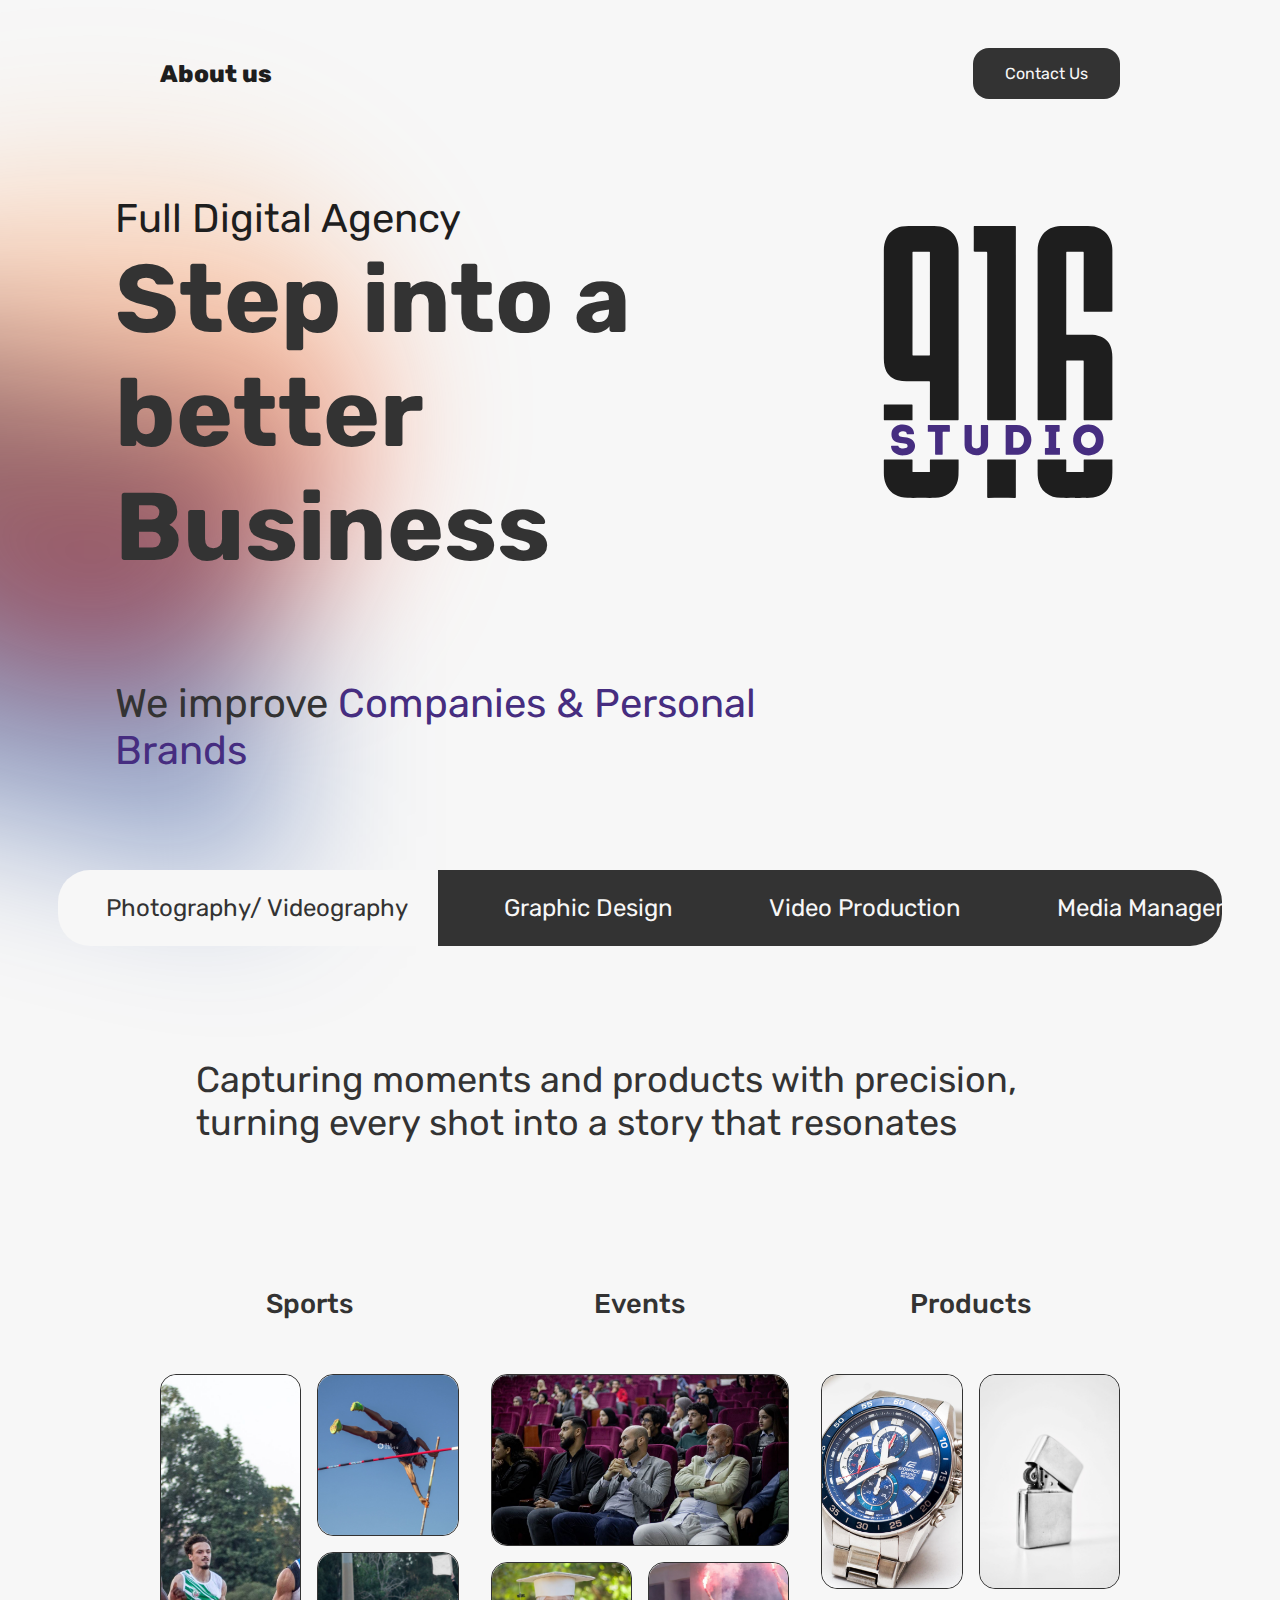
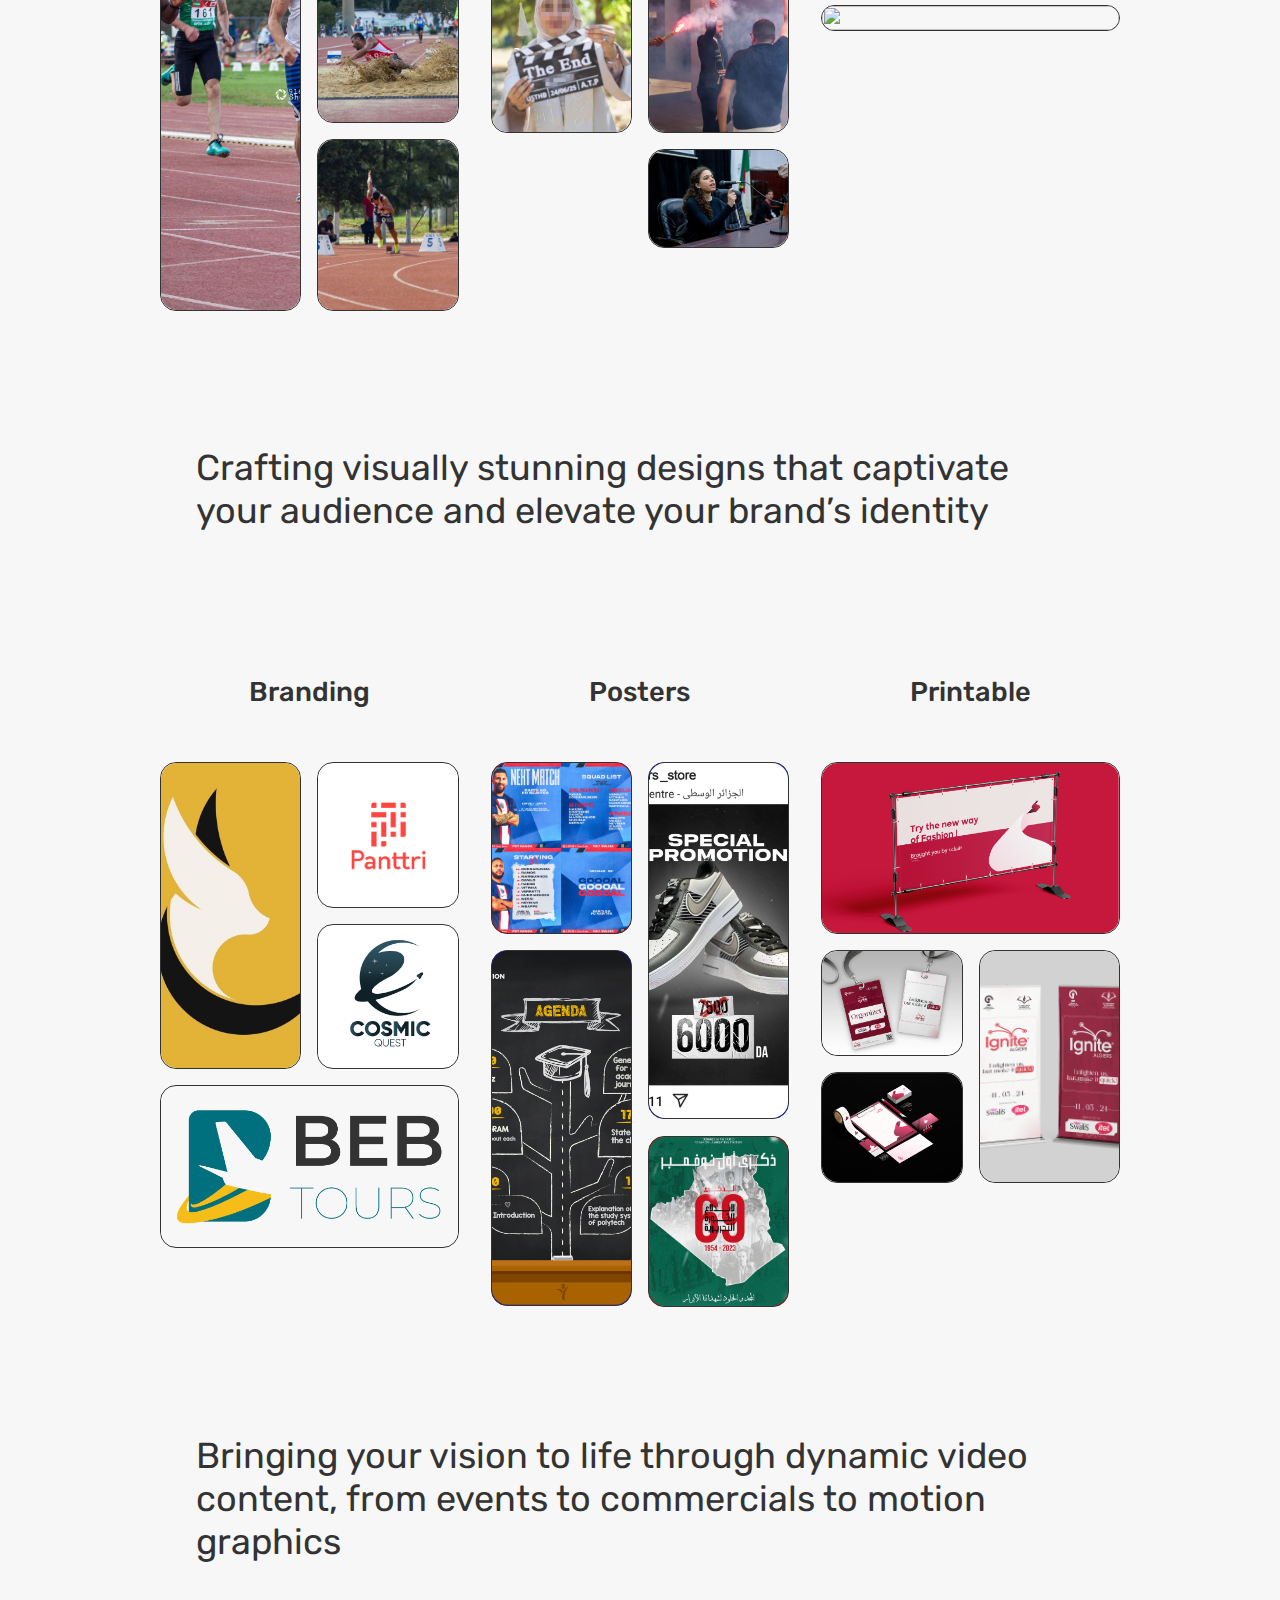
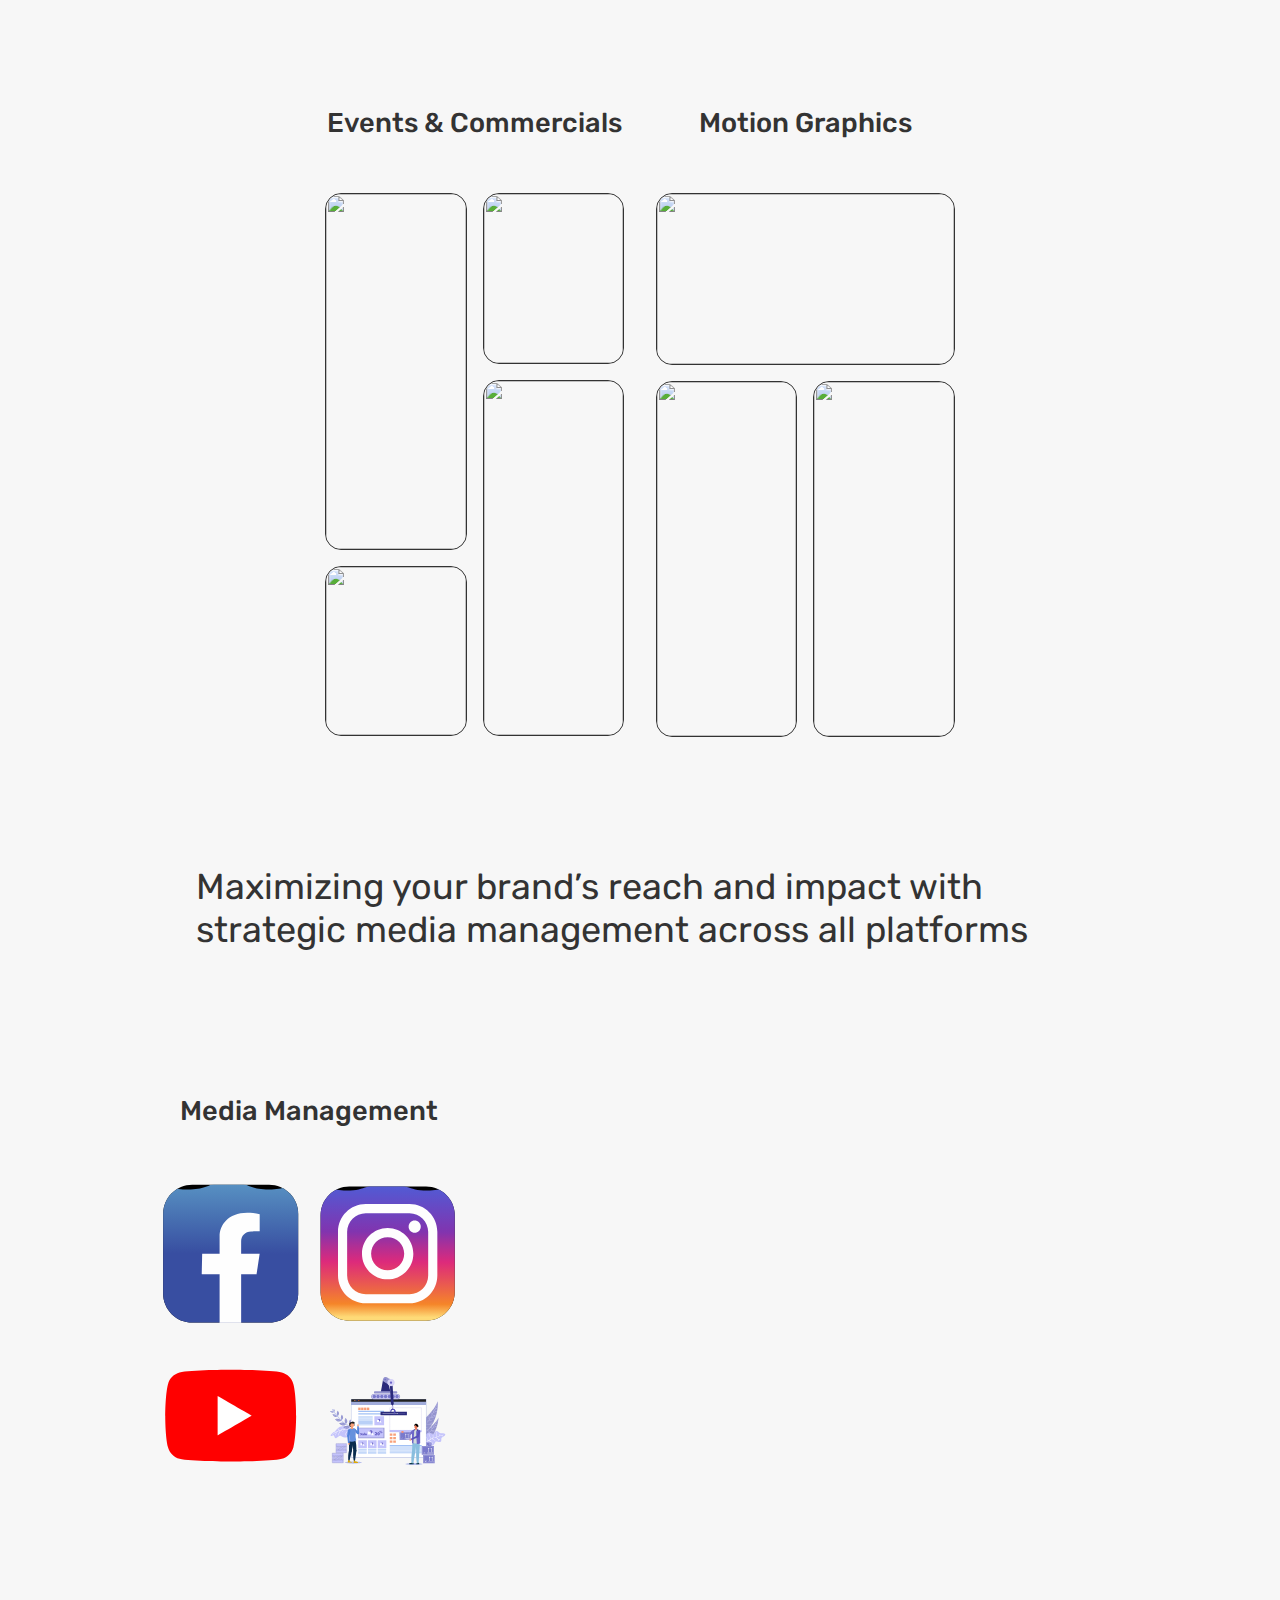
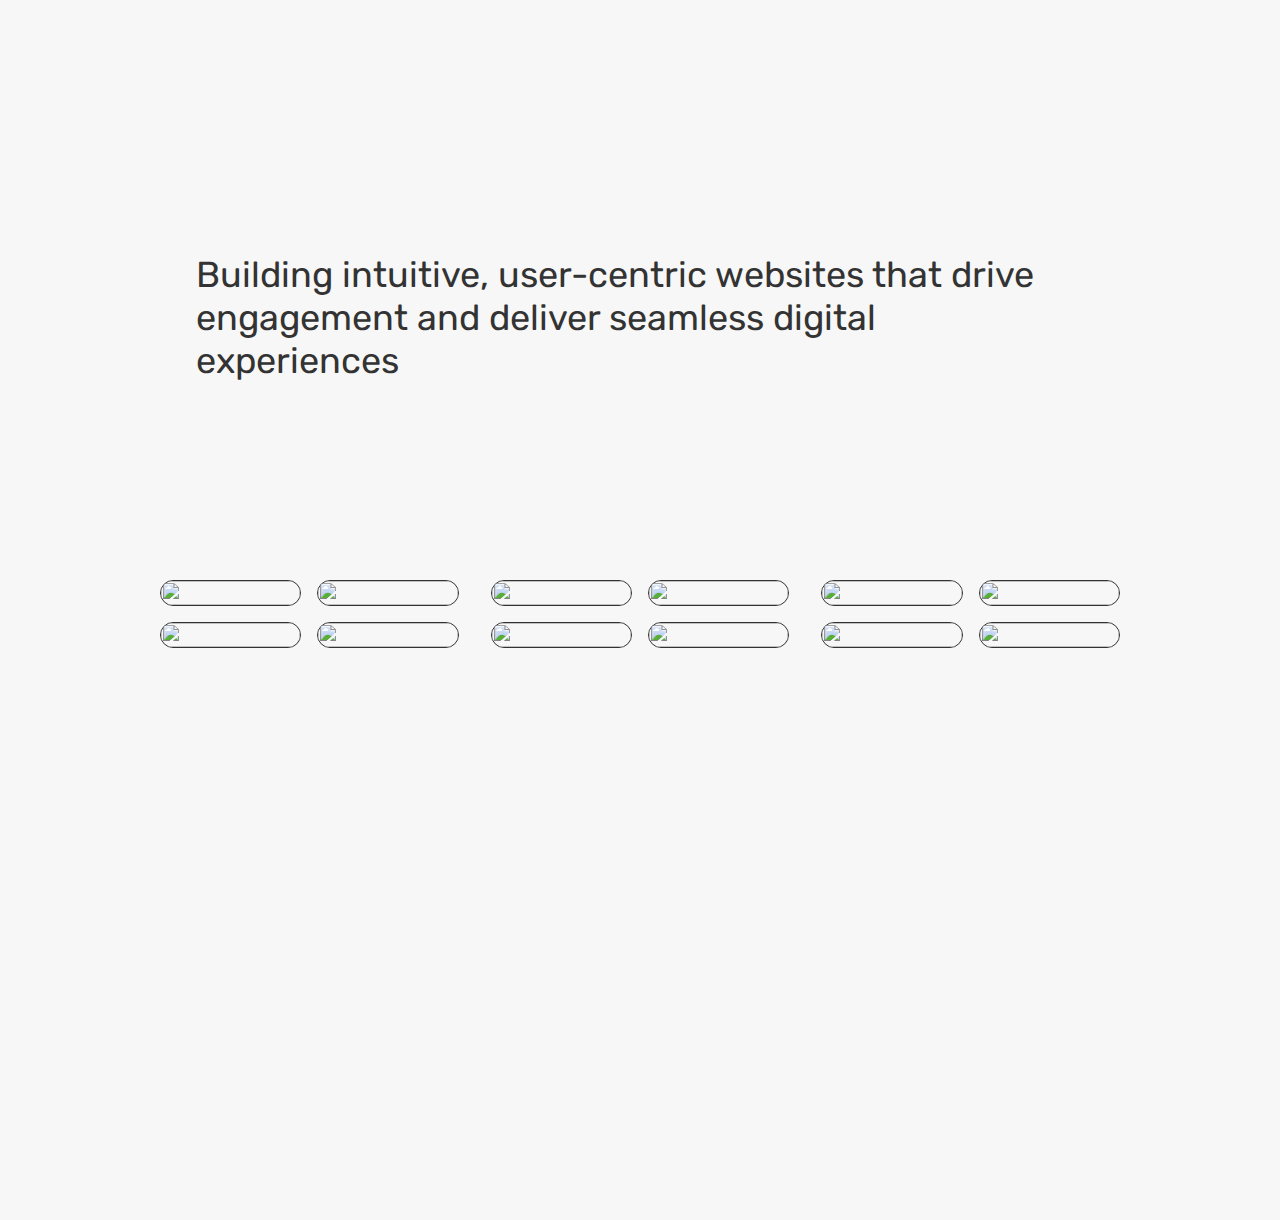
==== index.html @ 69ac1c76 "v1.0" ====
<!DOCTYPE html>
<html lang="en">
<head>
   <meta charset="UTF-8">
   <meta name="viewport" content="width=device-width, initial-scale=1.0">
   <title>916 Studio</title>

   <!-- css -->
      <!--main stylesheet-->
   <link rel="stylesheet" href="./style.css">
      <!-- rubik font -->
   <link rel="preconnect" href="https://fonts.googleapis.com">
<link rel="preconnect" href="https://fonts.gstatic.com" crossorigin>
<link href="https://fonts.googleapis.com/css2?family=Open+Sans:ital,wght@0,300..800;1,300..800&family=Poppins:ital,wght@0,100;0,200;0,300;0,400;0,500;0,600;0,700;0,800;0,900;1,100;1,200;1,300;1,400;1,500;1,600;1,700;1,800;1,900&family=Rubik:ital,wght@0,300..900;1,300..900&display=swap" rel="stylesheet"> 
      <!--tab icon-->
   <link rel="shortcut icon" href="./assets/916logo.svg" type="image/x-icon">
      <!-- fancybox -->
   <link rel="stylesheet" href="./fancybox.css">






   <!-- JS -->
      <!-- main js -->
   <script src="./app.js" defer></script>
      <!-- fancybox -->
   <script src="./fancybox.js" defer></script>
 
</head>
<body>
   <header class="header">
      <h2>About us</h2> 
      <a href="#contact" class="contactUs">Contact Us</a>
   </header>

   <section id="hero-d" class="hero">
      <div class="left">
         <p class="t1">Full Digital Agency</p>
         <h1>Step into a better <br>Business</h1>
         <p>We improve <span>Companies & Personal Brands</span></p>
      </div>
      <div class="right"><img src="./assets/916logo.svg" alt="916 Studio"></div>
      <img src="./assets/bg1.svg" alt="" class="bg1">
   </section>

   <section class="works">
   <div class="filters">
      <div class="activeFilter"></div>
      <div class="filter active">Photography/ Videography</div>
      <div class="filter">Graphic Design</div>
      <div class="filter">Video Production</div>
      <div class="filter">Media Management</div>
      <div class="filter">Websites & UI/UX</div>
   </div>

   <div class="category pv">
      <p class="intro">Capturing moments and products with precision, turning every shot into a story that resonates</p>
      <div class="container">
         <div class="subcat sports">
            <p class="title">Sports</p>
            <div class="gridContainer">
               <a href="./assets/1 - Photography/Sport/1.jpg" data-fancybox="Photography - Sports" data-caption="Sports Portrait">
                  <img src="./assets/1 - Photography/Sport/1.jpg" alt="">
               </a>
               <a href="./assets/1 - Photography/Sport/2.jpg" data-fancybox="Photography - Sports" data-caption="Sports Portrait">
                  <img src="./assets/1 - Photography/Sport/2.jpg" alt="">
               </a>
               <a href="./assets/1 - Photography/Sport/3.jpg" data-fancybox="Photography - Sports" data-caption="Sports Portrait">
                  <img src="./assets/1 - Photography/Sport/3.jpg" alt="">
               </a>
               <a href="./assets/1 - Photography/Sport/4.jpg" data-fancybox="Photography - Sports" data-caption="Sports Portrait">
                  <img src="./assets/1 - Photography/Sport/4.jpg" alt="">
               </a>
               
            </div>
         </div>
         <div class="subcat events">
            <p class="title">Events</p>
            <div class="gridContainer">
               <a href="./assets/1 - Photography/Event/1.jpg" data-fancybox="Photography - Events" data-caption="Events Portrait">
               <img src="./assets/1 - Photography/Event/1.jpg" alt="">
               </a>
               <a href="./assets/1 - Photography/Event/2.jpg" data-fancybox="Photography - Events" data-caption="Events Portrait">
                  <img src="./assets/1 - Photography/Event/2.jpg" alt="">
               </a>
               <a href="./assets/1 - Photography/Event/3.jpg" data-fancybox="Photography - Events" data-caption="Events Portrait">
                  <img src="./assets/1 - Photography/Event/3.jpg" alt="">
               </a>
               <a href="./assets/1 - Photography/Event/4.jpg" data-fancybox="Photography - Events" data-caption="Events Portrait">
                  <img src="./assets/1 - Photography/Event/4.jpg" alt="">
               </a>
               
            </div>
         </div>
         <div class="subcat products">
            <p class="title">Products</p>
            <div class="gridContainer">
               <a href="./assets/1 - Photography/Product/1.jpg" data-fancybox="Photography - Products" data-caption="Products Portrait">
                  <img src="./assets/1 - Photography/Product/1.jpg" alt="">
               </a>
               <a href="./assets/1 - Photography/Product/2.jpg" data-fancybox="Photography - Products" data-caption="Products Portrait">
                  <img src="./assets/1 - Photography/Product/2.jpg" alt="">
               </a>
               <a href="./assets/1 - Photography/Product/3.jpg" data-fancybox="Photography - Products" data-caption="Products Portrait">
                  <img src="./assets/1 - Photography/Product/3.jpg" alt="">
               </a>
               
               
            </div>
         </div>
      </div>
   </div>
   <div class="category gd">
      <p class="intro">Crafting visually stunning designs that captivate your audience and elevate your brand’s identity</p>
      <div class="container">
         <div class="subcat branding">
            <p class="title">Branding</p>
            <div class="gridContainer">
               <a href="./assets/2 - Design/Branding/1.jpg" data-fancybox="Graphic Design - Branding" data-caption="Branding">
                  <img src="./assets/2 - Design/Branding/1.jpg" alt="">
               </a>
               <a href="./assets/2 - Design/Branding/2.png" data-fancybox="Graphic Design - Branding" data-caption="Branding">
                  <img src="./assets/2 - Design/Branding/2.png" alt="">
               </a>
               <a href="./assets/2 - Design/Branding/3.png" data-fancybox="Graphic Design - Branding" data-caption="Branding">
                  <img src="./assets/2 - Design/Branding/3.png" alt="">
               </a>
               <a href="./assets/2 - Design/Branding/4.png" data-fancybox="Graphic Design - Branding" data-caption="Branding">
                  <img src="./assets/2 - Design/Branding/4.png" alt="">
               </a>
            </div>
         </div>

         <div class="subcat posters">
            <p class="title">Posters</p>
            <div class="gridContainer">
               <a href="./assets/2 - Design/Poster/1.jpg" data-fancybox="Graphic Design - Posters" data-caption="Posters">
                  <img src="./assets/2 - Design/Poster/1.jpg" alt="">
               </a>
               <a href="./assets/2 - Design/Poster/2.jpg" data-fancybox="Graphic Design - Posters" data-caption="Posters">
                  <img src="./assets/2 - Design/Poster/2.jpg" alt="">
               </a>
               <a href="./assets/2 - Design/Poster/3.png" data-fancybox="Graphic Design - Posters" data-caption="Posters">
                  <img src="./assets/2 - Design/Poster/3.png" alt="">
               </a>
               <a href="./assets/2 - Design/Poster/4.jpg" data-fancybox="Graphic Design - Posters" data-caption="Posters">
                  <img src="./assets/2 - Design/Poster/4.jpg" alt="">
               </a>
            </div>
         </div>

         <div class="subcat printables">
            <p class="title">Printable</p>
            <div class="gridContainer">
               <a href="./assets/2 - Design/Printables/1.png" data-fancybox="Graphic Design - Printable" data-caption="Printable">
                  <img src="./assets/2 - Design/Printables/1.png" alt="">
               </a>
               <a href="./assets/2 - Design/Printables/2.png" data-fancybox="Graphic Design - Printable" data-caption="Printable">
                  <img src="./assets/2 - Design/Printables/2.png" alt="">
               </a>
               <a href="./assets/2 - Design/Printables/3.png" data-fancybox="Graphic Design - Printable" data-caption="Printable">
                  <img src="./assets/2 - Design/Printables/3.png" alt="">
               </a>
               <a href="./assets/2 - Design/Printables/4.png" data-fancybox="Graphic Design - Printable" data-caption="Printable">
                  <img src="./assets/2 - Design/Printables/4.png" alt="">
               </a>
            </div>
         </div>
      </div>
   </div>
   <div class="category vp">
      <p class="intro">Bringing your vision to life through dynamic video content, from events to commercials to motion graphics</p>
      <div class="container">
         <div class="subcat events-comm">
            <p class="title">Events & Commercials</p>
            <div class="gridContainer">
               <a href="./assets/3 - Video Production/Events & Commercials/tiu highlights.mp4" data-fancybox="Video Production - Events & Commercials" data-caption="Tech It Up Highlights">
                  <img src="./assets/1 - Photography/Product/3.jpg" alt="">
               </a>
               <a href="./assets/3 - Video Production/Events & Commercials/ignite high last.mp4" data-fancybox="Video Production - Events & Commercials" data-caption="Ignite Highlights">
                  <img src="./assets/1 - Photography/Product/3.jpg" alt="">
               </a>
               <a href="./assets/3 - Video Production/Events & Commercials/RECAP.mp4" data-fancybox="Video Production - Events & Commercials" data-caption="Recap Video">
                  <img src="./assets/1 - Photography/Product/3.jpg" alt="">
               </a>
               <a href="./assets/3 - Video Production/Events & Commercials/spb highlights.mp4" data-fancybox="Video Production - Events & Commercials" data-caption="Spelling Bee Highlights">
                  <img src="./assets/1 - Photography/Product/3.jpg" alt="">
               </a>
            </div>
         </div>

         <div class="subcat motionGraphics">
            <p class="title">Motion Graphics</p>
            <div class="gridContainer">
               <a href="#aquaMotion" data-fancybox="Video Production - Motion Graphics" data-caption="Aqua Motion Graphics">
                  <img src="./assets/1 - Photography/Product/3.jpg" alt="">
                  <div id="aquaMotion" class="lottieContainer"></div>
               </a>
               <a href="#majorMotion" data-fancybox="Video Production - Motion Graphics" data-caption="MAJOR Motion Graphics">
                  <img src="./assets/1 - Photography/Product/3.jpg" alt="">
                  <div id="majorMotion" class="lottieContainer"></div>
               </a>
               <a href="#panttriMotion" data-fancybox="Video Production - Motion Graphics" data-caption="Panttri Motion Graphics">
                  <img src="./assets/1 - Photography/Product/3.jpg" alt="">
                  <div id="panttriMotion" class="lottieContainer"></div>
               </a>
               
            </div>
         </div>
         
         
      </div>
   </div>
   <div class="category med">
      <p class="intro">Maximizing your brand’s reach and impact with strategic media management across all platforms</p>
      <div class="container">
         <div class="subcat">
            <p class="title">Media Management</p>
            <div class="gridContainer">
               <div class="facebookAnim"></div>
               <div class="instagramAnim"></div>
               <div class="youtubeAnim"></div>
               <div class="websiteAnim"></div>
               
            </div>
         </div>

      </div>
   </div>
   <div class="category uiux">
      <p class="intro">Building intuitive, user-centric websites that drive engagement and deliver seamless digital experiences</p>
      <div class="container">
         <div class="subcat">
            <p class="title"></p>
            <div class="gridContainer">
               <a href="./assets/1 - Photography/Product/3.jpg" data-fancybox="Photography - Products" data-caption="Products Portrait">
                  <img src="./assets/1 - Photography/Product/3.jpg" alt="">
               </a>
               <a href="./assets/1 - Photography/Product/3.jpg" data-fancybox="Photography - Products" data-caption="Products Portrait">
                  <img src="./assets/1 - Photography/Product/3.jpg" alt="">
               </a>
               <a href="./assets/1 - Photography/Product/3.jpg" data-fancybox="Photography - Products" data-caption="Products Portrait">
                  <img src="./assets/1 - Photography/Product/3.jpg" alt="">
               </a>
               <a href="./assets/1 - Photography/Product/3.jpg" data-fancybox="Photography - Products" data-caption="Products Portrait">
                  <img src="./assets/1 - Photography/Product/3.jpg" alt="">
               </a>
            </div>
         </div>

         <div class="subcat">
            <p class="title"></p>
            <div class="gridContainer">
               <a href="./assets/1 - Photography/Product/3.jpg" data-fancybox="Photography - Products" data-caption="Products Portrait">
                  <img src="./assets/1 - Photography/Product/3.jpg" alt="">
               </a>
               <a href="./assets/1 - Photography/Product/3.jpg" data-fancybox="Photography - Products" data-caption="Products Portrait">
                  <img src="./assets/1 - Photography/Product/3.jpg" alt="">
               </a>
               <a href="./assets/1 - Photography/Product/3.jpg" data-fancybox="Photography - Products" data-caption="Products Portrait">
                  <img src="./assets/1 - Photography/Product/3.jpg" alt="">
               </a>
               <a href="./assets/1 - Photography/Product/3.jpg" data-fancybox="Photography - Products" data-caption="Products Portrait">
                  <img src="./assets/1 - Photography/Product/3.jpg" alt="">
               </a>
            </div>
         </div>

         <div class="subcat">
            <p class="title"></p>
            <div class="gridContainer">
               <a href="./assets/1 - Photography/Product/3.jpg" data-fancybox="Photography - Products" data-caption="Products Portrait">
                  <img src="./assets/1 - Photography/Product/3.jpg" alt="">
               </a>
               <a href="./assets/1 - Photography/Product/3.jpg" data-fancybox="Photography - Products" data-caption="Products Portrait">
                  <img src="./assets/1 - Photography/Product/3.jpg" alt="">
               </a>
               <a href="./assets/1 - Photography/Product/3.jpg" data-fancybox="Photography - Products" data-caption="Products Portrait">
                  <img src="./assets/1 - Photography/Product/3.jpg" alt="">
               </a>
               <a href="./assets/1 - Photography/Product/3.jpg" data-fancybox="Photography - Products" data-caption="Products Portrait">
                  <img src="./assets/1 - Photography/Product/3.jpg" alt="">
               </a>
            </div>
         </div>
      </div>
   </div>
   </section>
   <!-- <a href="./assets/Website/1 - Photography/Event/1.jpg" data-fancybox="gallery" data-caption="Caption #1">
      <img src="./assets/Website/1 - Photography/Event/1.jpg" alt="">
   </a> -->


   <script src="https://cdn.jsdelivr.net/npm/@fancyapps/ui@5.0/dist/fancybox/fancybox.umd.js"></script>
   <script >
      Fancybox.bind('[data-fancybox]', {
   // Your custom options
   });   
   </script>


   <script src="./assets/3 - Video Production/Motion Graphics/Aqua/lottie.js"></script>
   <!-- <script src="./assets/4 - Media Management/facebook.json"></script> -->
   <script>
      lottie.loadAnimation({
      container: document.querySelector('#aquaMotion'),
      renderer: 'svg',
      loop: true,
      autoplay: true,
      path: './assets/3 - Video Production/Motion Graphics/Aqua/aqua.json'
    });
    lottie.loadAnimation({
      container: document.querySelector('#majorMotion'),
      renderer: 'svg',
      loop: true,
      autoplay: true,
      path: './assets/3 - Video Production/Motion Graphics/MAJOR/major.json'
    });
    lottie.loadAnimation({
      container: document.querySelector('#panttriMotion'),
      renderer: 'svg',
      loop: true,
      autoplay: true,
      path: './assets/3 - Video Production/Motion Graphics/Panttri/Panttri.json'
    });

   
   const facebookAnim = lottie.loadAnimation({
      container: document.querySelector('.facebookAnim'),
      renderer: 'svg',
      loop: true,
      autoplay: false,
      path: './assets/4 - Media Management/facebook-2.json'
      // direction:-1
    });
    facebookAnim.Direction = -1
    facebookAnim.play();
    lottie.loadAnimation({
      container: document.querySelector('.instagramAnim'),
      renderer: 'svg',
      loop: true,
      autoplay: true,
      path: './assets/4 - Media Management/instagram.json'
    });
    lottie.loadAnimation({
      container: document.querySelector('.youtubeAnim'),
      renderer: 'svg',
      loop: true,
      autoplay: true,
      path: './assets/4 - Media Management/youtube.json'
    });
    lottie.loadAnimation({
      container: document.querySelector('.websiteAnim'),
      renderer: 'svg',
      loop: true,
      autoplay: true,
      path: './assets/4 - Media Management/website.json'
    });
   </script>
</body>
</html>
---- style.css ----
:root{

   --wbg: #F7F7F7;
   --d1: #1E1E1E;
   --d2: #333333;
   --placeholder: #F7F7F733;
   --purple: #462D80;
   --footer-n : #1E1E1E66;
   --font: 'Rubik', sans-serif;

   --inline-m1: clamp(3em,15vw,10em);
   --inline-m2: clamp(3em,9vw,10em);
   --inline-m3: clamp(1.5em,4.5vw,5em);
}
*{
   margin: 0;
   padding: 0;
   box-sizing: border-box;
   font-family: var(--font);
}
html{
   scroll-behavior: smooth;
}
body{
   background: var(--wbg);
   
}

button, a{
   all: unset;
   cursor: pointer;
}

header{
   display: flex;
   justify-content: space-between;
   align-items: center;
   padding: 3em  var(--inline-m1);
}

header h2{
   font-weight: 800;
   color: var(--d1) ;
}

header a{
   background: var(--d2);
   color: var(--wbg);
   border-radius: 1em;
   padding: 1em 2em;

}

span{
   color: var(--purple);

}

h1,p,h2,h3{
   color: var(--d2);
}



section.hero{
   padding: 3em  var(--inline-m2);
   position: relative;
}
#hero-d{
   display: flex;
   justify-content: space-between;
}

section.hero p.t1{
   color: var(--d1);
}
section.hero h1{
   font-size: 6em;
   margin-bottom: 1em;
}
section.hero p{
   font-size: 2.5em;
}

section.hero .bg1{
   position: absolute;
   left: -10%;
   top: 40vh;
   transform: translateY(-50%) scale(1.5);
   z-index: -1;
   filter: blur(50px);

}


section.works .filters::-webkit-scrollbar{
   height: 7px;
   padding: 2px;
   width: 90%;
}

section.works .filters::-webkit-scrollbar-track-piece{
   background: var(--d2);

}

section.works .filters::-webkit-scrollbar-button{
   width: 1em;
   display: block;
   background: transparent;
}
section.works .filters::-webkit-scrollbar-thumb{
   background: var(--d1);
   border-radius: 100vmax;
   
}

section.works .filters{
   background: var(--d2);
   display: flex;
   margin: 3em  var(--inline-m3);
   overflow-x: auto;
   border-radius: 2em;
   position: relative;
   align-items: stretch;
}
section.works .filters .filter{
   color: var(--wbg);
   padding: 1em 2em;
   font-size: 1.5em;
   text-align: center;
   cursor: pointer;
   transition: 0.1s;
   z-index: 1;
   flex-shrink: 0;
   /* flex: 1; */
   height: 100%;
   
   flex-grow: 1;
}


section.works .filters .filter.active{
   color: var(--d2);
   transition: 0;
}
section.works .filters .filter.active:hover{
   background: transparent;
}

section.works .filters .filter:hover{
   background: var(--d1);

}

section.works .filters .activeFilter{
   background: var(--wbg);
   position: absolute;
   height: 100%;
   /* border-radius: 2em; */
   top: 0;
   left: 0;
   width: 100px;
   z-index: 0;
   transition: 0.4s ease-in-out;
}
section.works .category{
   padding: 4em var(--inline-m1);

}
section.works .category p.intro{
   font-size: 2.25em;
   margin: 0 1em 4em;
}
section.works .category .container{
   display: grid;
   gap: 2em;
   grid-template-columns: repeat(3,1fr);
   height: 70vh;
   box-sizing: content-box;
}


.subcat{
   display: flex;
   flex-direction: column;
   align-items: center;
}
.subcat p.title{
   font-size: 1.7em;
   font-weight: 500;
   margin-bottom: 2em;
}
.gridContainer img{
   width: 100%;
   height: 100%;
   object-fit: cover;
   border-radius: 1em;
}  

.subcat .gridContainer{
   display: grid;
   grid-template-columns: repeat(2,1fr);
   grid-template-rows: repeat(3,1fr);
   gap: var(--gcontainerg);
   width: 100%;
   height: var(--gcontainerh);
   max-height: 0;
}

.subcat .gridContainer a{
   border: solid 1px var(--d2);
   border-radius: 1em;
   /* overflow: hidden; */
}
.gridContainer a img{
   width: 100%;
   height: 100%;
}
:root{
   --gcontainerh: 60vh;
   --gcontainerg: 1em;
   --1h:  calc((var(--gcontainerh) - 2* var(--gcontainerg))/3);
   --2h:  calc(2*(var(--gcontainerh) - 2* var(--gcontainerg)) / 3 + var(--gcontainerg));
   --halfh: calc((var(--gcontainerh) - 1* var(--gcontainerg))/2);
  
}

/* sports start */
.subcat.sports .gridContainer a:first-child{
   grid-row-start: 1;
   grid-row-end: 4;
   


}

.subcat.sports .gridContainer a:not(:first-child){

   max-height: var(--1h);
}

/* sports end */
/* events start */

.subcat.events .gridContainer a:first-child{
   grid-column-start: 1;
   grid-column-end: 3;
   max-height: var(--1h);
}

.subcat.events .gridContainer a:nth-child(2){
   grid-row-start: 2;
   grid-row-end: 4;
   max-height: var(--2h);
}

.subcat.events .gridContainer a:nth-child(3),.subcat.events .gridContainer a:nth-child(4){
   max-height: var(--1h);
}
/* events end */


/* products start */
.subcat.products .gridContainer{
   grid-template-rows: repeat(2,1fr);
}
.subcat.products .gridContainer a:nth-child(3){
   grid-column-start: 1;
   grid-column-end: 3;
   max-height: var(--halfh);

}

.subcat.products .gridContainer a:nth-child(1),.subcat.products .gridContainer a:nth-child(2){
   max-height: var(--halfh);
}

/* products end */

/* Branding start */
.subcat.branding .gridContainer a:first-child{
   grid-row-start: 1;
   grid-row-end: 3;
   max-height: var(--2h);
}

.subcat.branding .gridContainer a:nth-child(4){
   grid-column-start: 1;
   grid-column-end: 3;
   background: #F7F7F7;
   max-height: var(--1h);
}

.subcat.branding .gridContainer a:nth-child(2),.subcat.branding .gridContainer a:nth-child(3){
   max-height: var(--1h);
   background: white;

}

.subcat.branding .gridContainer a:nth-child(2) img,
.subcat.branding .gridContainer a:nth-child(3) img ,
.subcat.branding .gridContainer a:nth-child(4) img{
   object-fit: contain;
}


/* branding end */
/* posters start */
.subcat.posters .gridContainer a:nth-child(1),
.subcat.posters .gridContainer a:nth-child(4){
   height: var(--1h);
   background: red;

}

.subcat.posters .gridContainer a:nth-child(2){

   height: var(--2h);
   background: blue;
   grid-row: span 2;


}



.subcat.posters .gridContainer a:nth-child(3){

   height: var(--2h);
   background: blue;
   grid-row: span 2;
}  


/* posters end */

/* printable start */
.subcat.printables .gridContainer a:nth-child(1){
   grid-column: span 2;
   height: var(--1h);

}
.subcat.printables .gridContainer a:nth-child(3){
   grid-row: span 2;
}
.subcat.printables .gridContainer a:nth-child(2),
.subcat.printables .gridContainer a:nth-child(4){
   max-height: var(--1h);
}
/* printable end */

/* motion graphics start */
.subcat.motionGraphics .gridContainer a:nth-child(1){
   grid-column: span 2;
   height: var(--1h);
}

.subcat.motionGraphics .gridContainer a:nth-child(2),
.subcat.motionGraphics .gridContainer a:nth-child(3){
   grid-row: span 2;
   height: var(--2h);
}

/* motion graphics end */

/* events start */

.subcat.events-comm .gridContainer a:nth-child(1),
.subcat.events-comm .gridContainer a:nth-child(3){
   grid-row: span 2;
   height: var(--2h);

}

.subcat.events .gridContainer a:nth-child(2),
.subcat.events .gridContainer a:nth-child(3){
   height: var(--1h);

}


/* events end */

section.works .category.vp .container{
   grid-template-columns: repeat(6,1fr);
}
section.works .category.vp .container .subcat:first-child{
   grid-column: 2 / span 2;
}


section.works .category.vp .container .subcat{
   grid-column: span 2;
}


.lottieContainer{
   display: none;
}

.lottieContainer *{
   max-height: 70vh;
}
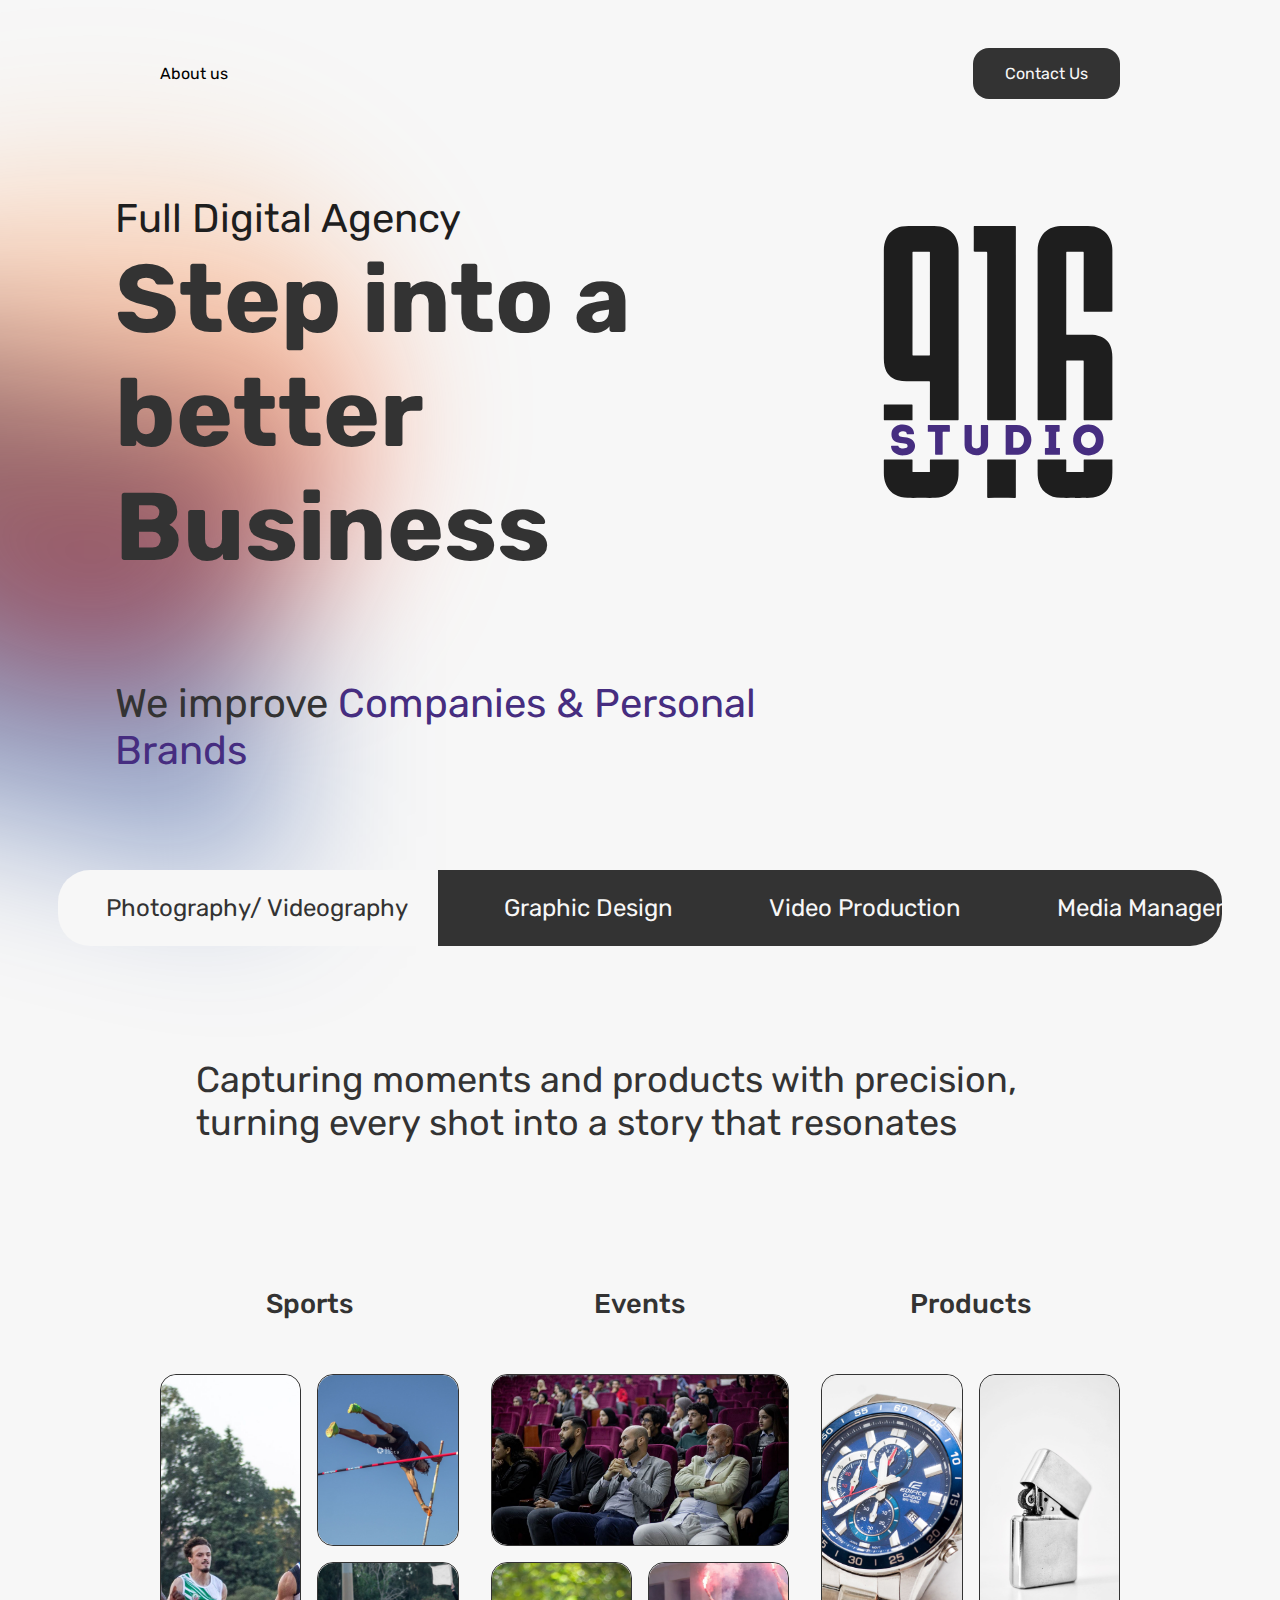
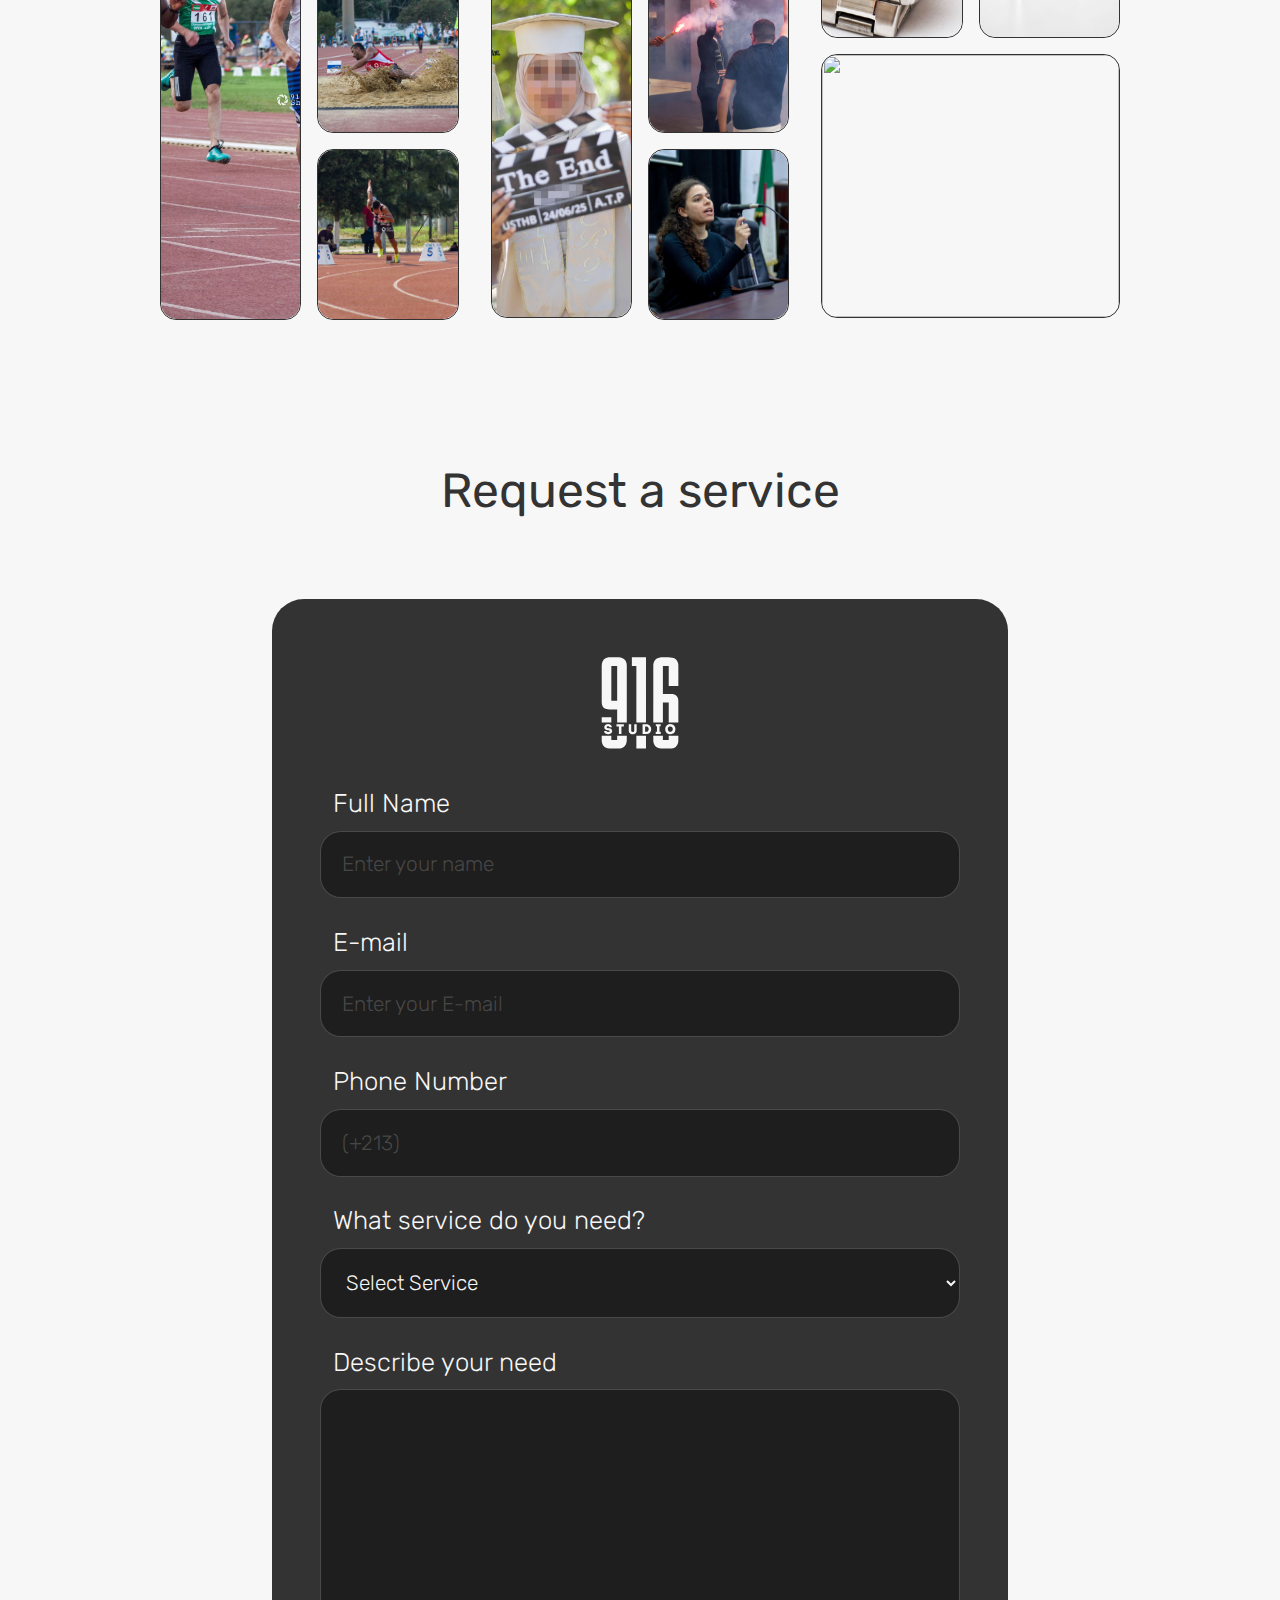
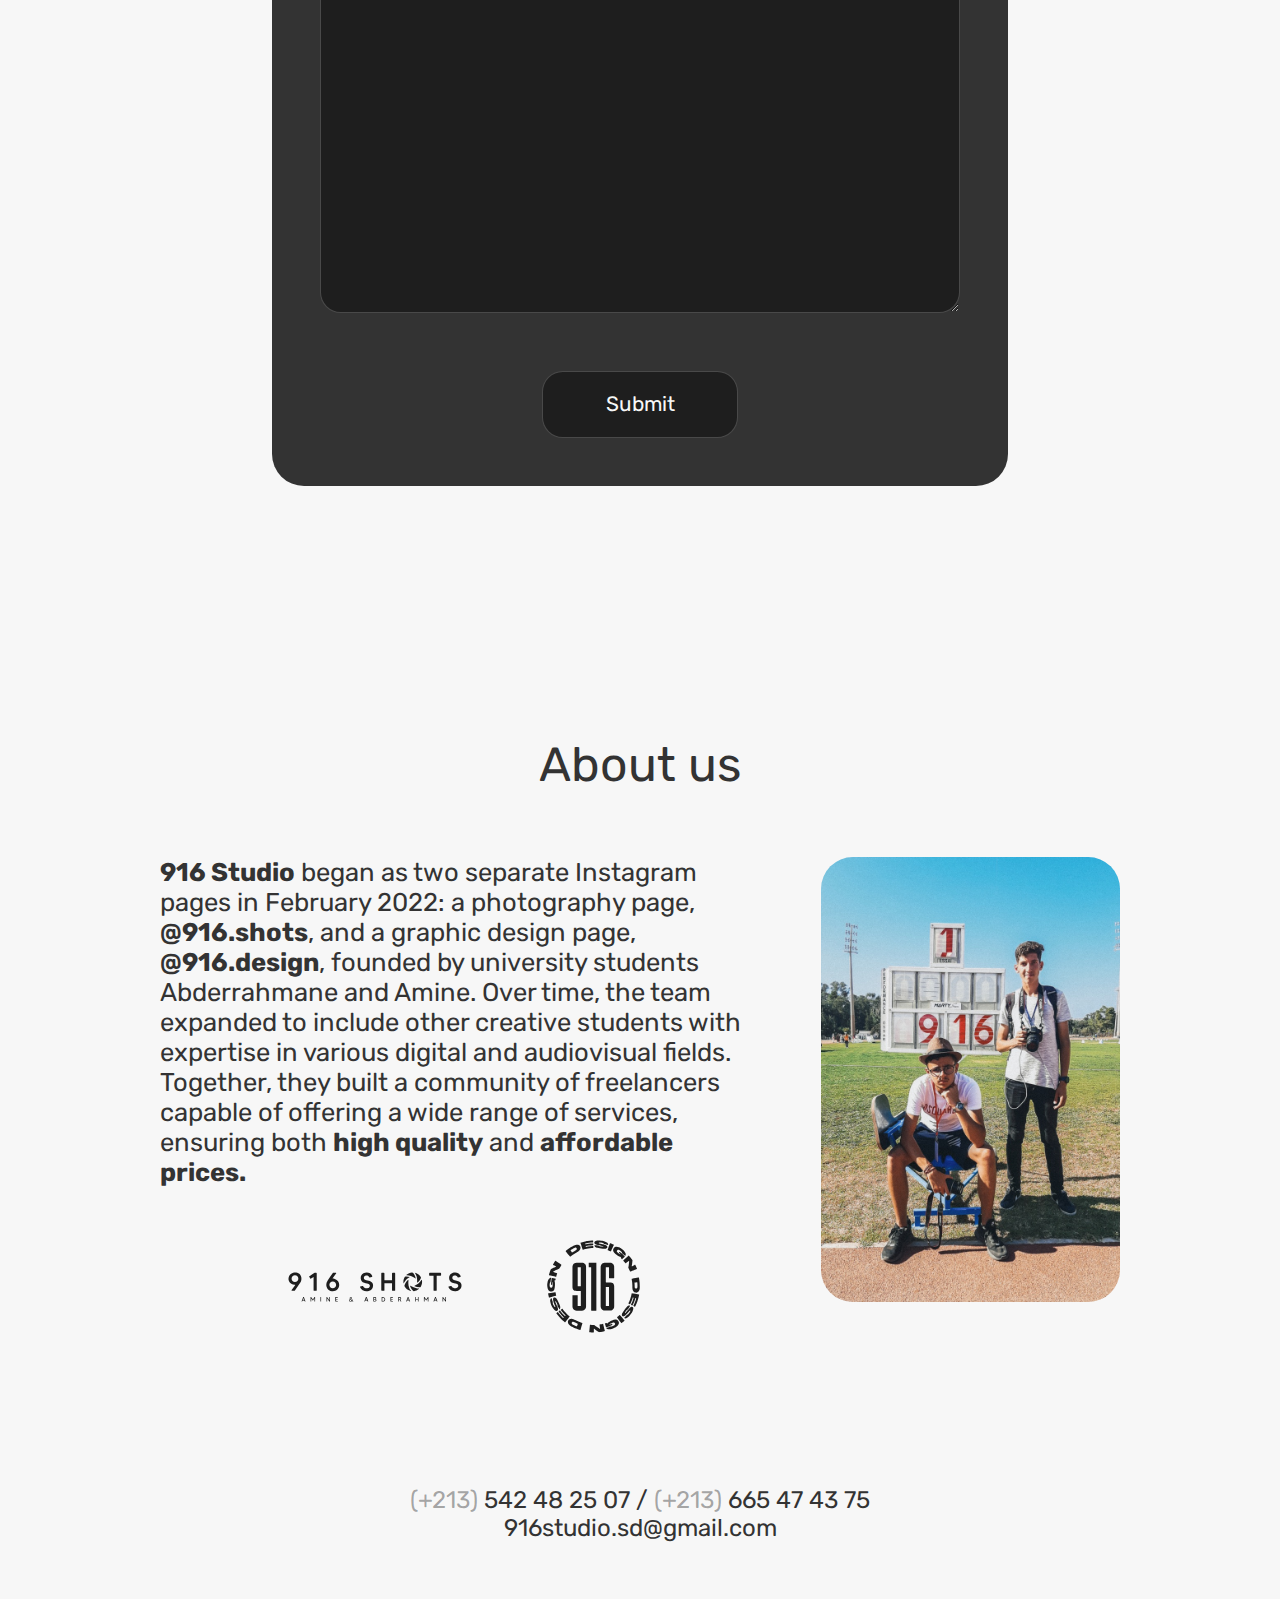
==== commit 0e8fc62a: "v0.2" ====
--- a/index.html
+++ b/index.html
@@ -31,8 +31,8 @@
 </head>
 <body>
    <header class="header">
-      <h2>About us</h2> 
-      <a href="#contact" class="contactUs">Contact Us</a>
+      <a href="#about">About us</a> 
+      <a href="#form" class="contactUs">Contact Us</a>
    </header>
 
    <section id="hero-d" class="hero">
@@ -45,17 +45,31 @@
       <img src="./assets/bg1.svg" alt="" class="bg1">
    </section>
 
+   <section id="hero-m" class="hero">
+         <p class="t1">Full Digital Agency</p>
+         <h1>Step into a better</h1>
+
+         <div class="flex">
+            <div class="left"><h1>Business</h1>
+               <p>We improve <span>Companies & Personal Brands</span></p></div>
+            <div class="right"><img src="./assets/916logo.svg" alt="916 Studio"></div>
+
+      </div>
+      <img src="./assets/bg1.svg" alt="" class="bg1">
+   </section>
+
    <section class="works">
    <div class="filters">
       <div class="activeFilter"></div>
-      <div class="filter active">Photography/ Videography</div>
-      <div class="filter">Graphic Design</div>
-      <div class="filter">Video Production</div>
-      <div class="filter">Media Management</div>
-      <div class="filter">Websites & UI/UX</div>
-   </div>
-
-   <div class="category pv">
+      <div class="filter active pv" data-filter="pv">Photography/ Videography</div>
+      <div class="filter gd" data-filter="gd">Graphic Design</div>
+      <div class="filter vp" data-filter="vp">Video Production</div>
+      <div class="filter med" data-filter="med">Media Management</div>
+      <div class="filter uiux" data-filter="uiux">Websites & UI/UX</div>
+   </div>
+   <div class="categoriesWrapper">
+      
+   <div class="category pv active">
       <p class="intro">Capturing moments and products with precision, turning every shot into a story that resonates</p>
       <div class="container">
          <div class="subcat sports">
@@ -232,62 +246,100 @@
    <div class="category uiux">
       <p class="intro">Building intuitive, user-centric websites that drive engagement and deliver seamless digital experiences</p>
       <div class="container">
-         <div class="subcat">
-            <p class="title"></p>
-            <div class="gridContainer">
-               <a href="./assets/1 - Photography/Product/3.jpg" data-fancybox="Photography - Products" data-caption="Products Portrait">
-                  <img src="./assets/1 - Photography/Product/3.jpg" alt="">
-               </a>
-               <a href="./assets/1 - Photography/Product/3.jpg" data-fancybox="Photography - Products" data-caption="Products Portrait">
-                  <img src="./assets/1 - Photography/Product/3.jpg" alt="">
-               </a>
-               <a href="./assets/1 - Photography/Product/3.jpg" data-fancybox="Photography - Products" data-caption="Products Portrait">
-                  <img src="./assets/1 - Photography/Product/3.jpg" alt="">
-               </a>
-               <a href="./assets/1 - Photography/Product/3.jpg" data-fancybox="Photography - Products" data-caption="Products Portrait">
-                  <img src="./assets/1 - Photography/Product/3.jpg" alt="">
-               </a>
-            </div>
-         </div>
-
-         <div class="subcat">
-            <p class="title"></p>
-            <div class="gridContainer">
-               <a href="./assets/1 - Photography/Product/3.jpg" data-fancybox="Photography - Products" data-caption="Products Portrait">
-                  <img src="./assets/1 - Photography/Product/3.jpg" alt="">
-               </a>
-               <a href="./assets/1 - Photography/Product/3.jpg" data-fancybox="Photography - Products" data-caption="Products Portrait">
-                  <img src="./assets/1 - Photography/Product/3.jpg" alt="">
-               </a>
-               <a href="./assets/1 - Photography/Product/3.jpg" data-fancybox="Photography - Products" data-caption="Products Portrait">
-                  <img src="./assets/1 - Photography/Product/3.jpg" alt="">
-               </a>
-               <a href="./assets/1 - Photography/Product/3.jpg" data-fancybox="Photography - Products" data-caption="Products Portrait">
-                  <img src="./assets/1 - Photography/Product/3.jpg" alt="">
-               </a>
-            </div>
-         </div>
-
-         <div class="subcat">
-            <p class="title"></p>
-            <div class="gridContainer">
-               <a href="./assets/1 - Photography/Product/3.jpg" data-fancybox="Photography - Products" data-caption="Products Portrait">
-                  <img src="./assets/1 - Photography/Product/3.jpg" alt="">
-               </a>
-               <a href="./assets/1 - Photography/Product/3.jpg" data-fancybox="Photography - Products" data-caption="Products Portrait">
-                  <img src="./assets/1 - Photography/Product/3.jpg" alt="">
-               </a>
-               <a href="./assets/1 - Photography/Product/3.jpg" data-fancybox="Photography - Products" data-caption="Products Portrait">
-                  <img src="./assets/1 - Photography/Product/3.jpg" alt="">
-               </a>
-               <a href="./assets/1 - Photography/Product/3.jpg" data-fancybox="Photography - Products" data-caption="Products Portrait">
-                  <img src="./assets/1 - Photography/Product/3.jpg" alt="">
-               </a>
-            </div>
-         </div>
-      </div>
+         <div class="subcat websites motionGraphics">
+            <p class="title">Websites</p>
+            <div class="gridContainer">
+               <a href="#aquaMotion" >
+                  <img src="./assets/5 - Websites & UI UX/websites/boldo=landingpage.png" alt="">
+                  
+               </a>
+               <a href="#majorMotion">
+                  <img src="./assets/5 - Websites & UI UX/websites/polymaze.png" alt="">
+               </a>
+               <a href="#panttriMotion">
+                  <img src="./assets/5 - Websites & UI UX/websites/eddie-homepage.png" alt="">
+               </a>
+               
+            </div>
+         </div>
+
+         
+
+         
+      </div>
+   </div>
    </div>
    </section>
+
+   <section id="form">
+      <p class="title">Request a service</p>
+
+      <form action="https://script.google.com/macros/s/AKfycbzNjo3JsYWdeFVuOi_zn0ZlHzW0Jx4ur2ZrCqBUbPk4MSty4FqNXvdWJJ5gXZXS-sIGLg/exec" method="POST" class="form">
+         <img src="./assets/916logo white.svg" alt="916 Studio">
+
+         <div>
+            
+            <label for="fnameInp">Full Name</label>
+            <input type="text" name="full_name" id="fnameInp" placeholder="Enter your name" required>
+
+         </div>
+         <div>
+            <label for="email">E-mail</label>
+            <input type="email" name="email" id="emailInp" placeholder="Enter your E-mail" required>
+
+         </div>
+
+         <div>
+            <label for="phone_number">Phone Number</label>
+            <input type="tel" name="phone_number" id="phoneNumInp" placeholder="(+213)" pattern="^(00213|\+213|0)(5|6|7)[0-9]{8}$" required>
+   
+         </div>
+
+         <div>
+            <label for="service">What service do you need?</label>
+            <select name="service" id="serviceInp" required>
+               <option value="select service" hidden selected>Select Service</option>
+               <option value="photography/ videography">Photography & Videography</option>
+               <option value="graphic design">Graphic Design</option>
+               <option value="video Production">Video Production</option>
+               <option value="media management">Media Management</option>
+               <option value="web dev/ UI/UX">Web Development & UI/UX</option>
+            </select>
+         </div>
+
+         <div>
+            <label for="description">Describe your need</label>
+            <textarea name="description" id="descriptionInp" min="10" rows="20"></textarea>
+         </div>
+         <button type="submit">Submit</button>
+      </form>
+   </section>
+
+   <section id="about">
+      <p class="title">About us</p>
+<div class="flex">
+   
+   <div class="left">
+      <p><b>916 Studio</b> began as two separate Instagram pages in February 2022: a photography page, <b>@916.shots</b>, and a graphic design page, <b>@916.design</b>, founded by university students Abderrahmane and Amine. Over time, the team expanded to include other creative students with expertise in various digital and audiovisual fields. Together, they built a community of freelancers capable of offering a wide range of services, ensuring both <b>high quality</b> and <b>affordable prices.</b></p>
+      <div class="flex">
+         <img src="./assets/Website/916 Shots.svg" alt="">
+         <img src="./assets/Website/916DESIGNn-01.svg" alt="">
+      </div>
+   </div>
+   <div class="right">
+      <img src="./assets/Website/about-us.jpeg" alt="">
+   </div>
+</div>
+   </section>
+
+   <footer>
+      <p class="num">
+         <span>(+213)</span> 542 48 25 07 / <span>(+213)</span> 665 47 43 75
+      </p>
+      <p class="email">
+         916studio.sd@gmail.com
+      </p>
+   </footer>
    <!-- <a href="./assets/Website/1 - Photography/Event/1.jpg" data-fancybox="gallery" data-caption="Caption #1">
       <img src="./assets/Website/1 - Photography/Event/1.jpg" alt="">
    </a> -->
@@ -330,34 +382,70 @@
    const facebookAnim = lottie.loadAnimation({
       container: document.querySelector('.facebookAnim'),
       renderer: 'svg',
-      loop: true,
+      loop: false,
       autoplay: false,
       path: './assets/4 - Media Management/facebook-2.json'
       // direction:-1
     });
-    facebookAnim.Direction = -1
-    facebookAnim.play();
-    lottie.loadAnimation({
+    document.querySelector('.facebookAnim').addEventListener('mouseenter',() => {
+      facebookAnim.setDirection(1)
+       facebookAnim.play();
+    })
+    document.querySelector('.facebookAnim').addEventListener('mouseleave',() => {
+      facebookAnim.setDirection(-1)
+       facebookAnim.play();
+    })
+
+
+   const instagramAnim = lottie.loadAnimation({
       container: document.querySelector('.instagramAnim'),
       renderer: 'svg',
-      loop: true,
-      autoplay: true,
+      loop: false,
+      autoplay: false,
       path: './assets/4 - Media Management/instagram.json'
     });
-    lottie.loadAnimation({
+    document.querySelector('.instagramAnim').addEventListener('mouseenter',() => {
+      instagramAnim.setDirection(1)
+      instagramAnim.play();
+    })
+    document.querySelector('.instagramAnim').addEventListener('mouseleave',() => {
+      instagramAnim.setDirection(-1)
+      instagramAnim.play();
+    })
+
+   const youtubeAnim = lottie.loadAnimation({
       container: document.querySelector('.youtubeAnim'),
       renderer: 'svg',
-      loop: true,
-      autoplay: true,
+      loop: false,
+      autoplay: false,
       path: './assets/4 - Media Management/youtube.json'
     });
-    lottie.loadAnimation({
+
+    document.querySelector('.youtubeAnim').addEventListener('mouseenter',() => {
+      youtubeAnim.setDirection(1)
+      youtubeAnim.play();
+    })
+    document.querySelector('.youtubeAnim').addEventListener('mouseleave',() => {
+      youtubeAnim.setDirection(-1)
+      youtubeAnim.play();
+    })
+
+
+   const websiteAnim = lottie.loadAnimation({
       container: document.querySelector('.websiteAnim'),
       renderer: 'svg',
-      loop: true,
-      autoplay: true,
+      loop: false,
+      autoplay: false,
       path: './assets/4 - Media Management/website.json'
     });
+    document.querySelector('.websiteAnim').addEventListener('mouseenter',() => {
+      websiteAnim.setDirection(1)
+      websiteAnim.play();
+    })
+    document.querySelector('.websiteAnim').addEventListener('mouseleave',() => {
+      websiteAnim.setDirection(-1)
+      websiteAnim.play();
+    })
    </script>
 </body>
 </html>--- a/style.css
+++ b/style.css
@@ -28,6 +28,7 @@
    
 }
 
+
 button, a{
    all: unset;
    cursor: pointer;
@@ -45,7 +46,7 @@
    color: var(--d1) ;
 }
 
-header a{
+header a.contactUs{
    background: var(--d2);
    color: var(--wbg);
    border-radius: 1em;
@@ -62,7 +63,10 @@
    color: var(--d2);
 }
 
-
+header,section,footer{
+   max-width: 1800px;
+   margin: auto;
+}
 
 section.hero{
    padding: 3em  var(--inline-m2);
@@ -91,9 +95,29 @@
    transform: translateY(-50%) scale(1.5);
    z-index: -1;
    filter: blur(50px);
-
-}
-
+   max-width: 80vw;
+
+}
+section.hero#hero-d{
+   display: flex;
+}
+section.hero#hero-m{
+   display: none;
+}
+
+section.hero#hero-m>h1{
+   margin-bottom: 0;
+   text-wrap: nowrap;
+}
+
+section.hero#hero-m .flex{
+   display: grid;
+   grid-template-columns: repeat(2,1fr);
+}
+
+section.hero#hero-m .flex img{
+   max-width: 100%;
+}  
 
 section.works .filters::-webkit-scrollbar{
    height: 7px;
@@ -166,9 +190,32 @@
    z-index: 0;
    transition: 0.4s ease-in-out;
 }
+
+section.works .categoriesWrapper{
+   position: relative;
+}
 section.works .category{
    padding: 4em var(--inline-m1);
-
+   position: relative;
+   visibility: hidden;
+   opacity: 0;
+   height: 0;
+   /* display: none; */
+   transition: opacity 0.3s;
+   padding: 0;
+   z-index: var(--1h);
+   top: 0;
+   box-sizing: border-box;
+}
+
+section.works .category.active{
+   padding: 4em var(--inline-m1);
+   opacity: 1;
+   z-index: 10;
+   display: block;
+   visibility: visible;
+   height: auto;
+   padding: auto;
 }
 section.works .category p.intro{
    font-size: 2.25em;
@@ -178,7 +225,7 @@
    display: grid;
    gap: 2em;
    grid-template-columns: repeat(3,1fr);
-   height: 70vh;
+   /* height: 70vh; */
    box-sizing: content-box;
 }
 
@@ -187,8 +234,10 @@
    display: flex;
    flex-direction: column;
    align-items: center;
-}
-.subcat p.title{
+   min-height: calc(var(--gcontainerh) + 10vh);
+
+}
+p.title{
    font-size: 1.7em;
    font-weight: 500;
    margin-bottom: 2em;
@@ -198,7 +247,16 @@
    height: 100%;
    object-fit: cover;
    border-radius: 1em;
+   transition: 0.3s ease-in-out;
 }  
+.gridContainer a{
+   overflow: hidden;
+}
+
+.gridContainer img:hover{
+   scale: 1.03;
+}
+
 
 .subcat .gridContainer{
    display: grid;
@@ -208,6 +266,7 @@
    width: 100%;
    height: var(--gcontainerh);
    max-height: 0;
+   /* height: var(--gcontainerh); */
 }
 
 .subcat .gridContainer a{
@@ -239,7 +298,7 @@
 
 .subcat.sports .gridContainer a:not(:first-child){
 
-   max-height: var(--1h);
+   height: var(--1h);
 }
 
 /* sports end */
@@ -248,17 +307,17 @@
 .subcat.events .gridContainer a:first-child{
    grid-column-start: 1;
    grid-column-end: 3;
-   max-height: var(--1h);
+   height: var(--1h);
 }
 
 .subcat.events .gridContainer a:nth-child(2){
    grid-row-start: 2;
    grid-row-end: 4;
-   max-height: var(--2h);
+   height: var(--2h);
 }
 
 .subcat.events .gridContainer a:nth-child(3),.subcat.events .gridContainer a:nth-child(4){
-   max-height: var(--1h);
+   height: var(--1h);
 }
 /* events end */
 
@@ -270,12 +329,12 @@
 .subcat.products .gridContainer a:nth-child(3){
    grid-column-start: 1;
    grid-column-end: 3;
-   max-height: var(--halfh);
+   height: var(--halfh);
 
 }
 
 .subcat.products .gridContainer a:nth-child(1),.subcat.products .gridContainer a:nth-child(2){
-   max-height: var(--halfh);
+   height: var(--halfh);
 }
 
 /* products end */
@@ -284,18 +343,18 @@
 .subcat.branding .gridContainer a:first-child{
    grid-row-start: 1;
    grid-row-end: 3;
-   max-height: var(--2h);
+   height: var(--2h);
 }
 
 .subcat.branding .gridContainer a:nth-child(4){
    grid-column-start: 1;
    grid-column-end: 3;
    background: #F7F7F7;
-   max-height: var(--1h);
+   height: var(--1h);
 }
 
 .subcat.branding .gridContainer a:nth-child(2),.subcat.branding .gridContainer a:nth-child(3){
-   max-height: var(--1h);
+   height: var(--1h);
    background: white;
 
 }
@@ -348,7 +407,7 @@
 }
 .subcat.printables .gridContainer a:nth-child(2),
 .subcat.printables .gridContainer a:nth-child(4){
-   max-height: var(--1h);
+   height: var(--1h);
 }
 /* printable end */
 
@@ -375,18 +434,20 @@
 
 }
 
-.subcat.events .gridContainer a:nth-child(2),
-.subcat.events .gridContainer a:nth-child(3){
-   height: var(--1h);
-
-}
+
 
 
 /* events end */
+
+
 
 section.works .category.vp .container{
    grid-template-columns: repeat(6,1fr);
 }
+section.works .category.uiux .container .subcat{
+   /* grid-template-columns: ; */
+   grid-column: 2;
+}
 section.works .category.vp .container .subcat:first-child{
    grid-column: 2 / span 2;
 }
@@ -403,4 +464,337 @@
 
 .lottieContainer *{
    max-height: 70vh;
+}
+
+
+section.works .category.med .container {
+   grid-template-columns: repeat(1,1fr);
+
+}
+
+section.works .category.med .container .gridContainer{
+   grid-template-columns: repeat(4,1fr);
+}
+
+
+
+
+section#form{
+   display: flex;
+   flex-direction: column;
+   align-items: center;
+   padding: 5em calc(2 * var(--inline-m1));
+}
+
+section#form form{
+   display: flex;
+   flex-direction: column;
+   align-items: center;
+   background: var(--d2);
+   border-radius: 2em;
+   padding: 3em;
+   margin: 5em var(--inline-m1);
+   box-sizing: content-box;
+   width: 100%;
+   gap: 1em;
+
+}
+section#form p.title,
+section#about p.title{
+   font-size: 3em;
+   font-weight: 400;
+   margin-bottom: 0;
+   /* margin-top: 2em; */
+}
+section#form form img{
+   height: 7em;
+}
+input{
+   all: unset;
+}
+section#form form div{
+   width: 100%;
+   display: flex;flex-direction: column;
+   /* gap: 2em; */
+}
+
+   section#form form input,
+   section#form form select,
+   section#form form textarea{
+   background: var(--d1);
+   padding: 1em;
+   border: 1px solid var(--placeholder);
+   border-radius: 1em;
+ 
+   color: var(--wbg);
+   font-size: 1.3em;
+   font-weight: 300;
+}
+
+section#form form label{
+   color: var(--wbg);
+   font-size: 1.6em;
+   font-weight: 300;
+   margin: .5em;
+}
+
+section#form form select option{
+   font-size: 1.3em;
+   padding: 1em;
+}
+
+  
+
+section#form form ::placeholder{
+   color: var(--placeholder);
+}
+
+section#form form button{
+   padding: 1em 3em;
+   background: var(--d1);
+   border: 1px solid var(--placeholder);
+   border-radius: 1em;
+   color: var(--wbg);
+   font-size: 1.3em;
+   margin-top: 2em;
+   transition: 0.3s;
+
+}
+section#form form button:hover{
+   background: #101010;
+}
+
+
+/* about us */
+
+section#about{
+   display: flex;
+   flex-direction: column;
+   align-items: center;
+   padding: 10vh var(--inline-m1);
+   gap: 4em;
+
+}
+
+
+section#about .flex{
+   display: grid;
+   grid-template-columns: 2fr 1fr;
+   gap: 4em;
+}
+section#about .flex img{
+   max-width: 100%;
+}
+
+section#about .flex .right img{
+   border-radius: 2em;
+}
+
+
+section#about .left{
+   display: flex;flex-direction: column;
+   justify-content: space-between;
+}
+
+
+section#about .left p{
+   font-size: 2em;
+}
+
+
+section#about .left .flex{
+   gap: 4em;
+   padding: 3em 7em 0;
+   align-items: center;
+   justify-content: center;
+}
+
+
+
+
+
+footer{
+   text-align: center;
+   margin: var(--inline-m3);
+   font-size: 1.5em;
+}
+
+footer span{
+   color: var(--footer-n);
+}
+@media screen and (max-width:1400px) {
+   section#about .left p {
+      font-size: 1.6em;
+   }
+}
+
+
+
+@media screen and (max-width:1020px) {
+   :root{
+      --inline-m1: clamp(2.5em,15vw,8em);
+      --inline-m2: clamp(2.5em,9vw,8em);
+      --inline-m3: clamp(1.25em,4.5vw,4em);
+   }
+   body{
+      font-size: 14px;
+   }
+
+   section.hero h1{
+      font-size: 5em;
+   }
+   section.works .category .container , section.works .category.vp .container { 
+      grid-template-columns: repeat(2,1fr);
+   }
+   section.works .category.vp .container .subcat:first-child {
+      grid-column: span 1;
+  }
+  section.works .category.vp .container .subcat {
+   grid-column: span 1;
+}
+section#about .left .flex {
+   padding: 1em 5em 0;
+}
+   section#about .left p {
+      font-size: 1.6em;
+   }
+   section#form {
+      padding: 2em calc(1.4*var(--inline-m1));
+  }
+}
+
+@media screen and (max-width:900px) {
+   body{
+      font-size: 13px;
+   }
+   section.works .category p.intro {
+      margin: 0 0em 3em;
+  }
+  section#about .left p {
+   font-size: 1.45em;
+   }
+   section#about .left .flex {
+      padding: 1em 4em 0;
+   }
+   
+}
+
+
+@media screen and (max-width:768px) {
+   section.hero#hero-d{
+      display: none;
+   }
+   section.hero#hero-m{
+      display: block;
+   }
+   section.hero h1{
+      font-size: 4em;
+   }
+   section.hero p {
+      font-size: 2.2em;
+   }
+   section.works .filters::-webkit-scrollbar{
+      height: 4px;
+      padding: 1px;
+      width: 90%;
+   }
+   section.works .category .container , section.works .category.vp .container { 
+      grid-template-columns: repeat(1,1fr);
+   }
+
+   section#about > .flex{
+      grid-template-columns: repeat(1,1fr);
+   }
+   section#about .left p {
+      font-size: 1.7em;
+   }
+
+   section#about .flex .right {
+      margin: 0 5em;
+   }
+   section#about .left .flex {
+      padding: 1em 3em 0;
+   }
+   section#form {
+      padding: 2em calc(1.3 * var(--inline-m1));
+  }
+}
+
+@media screen and (max-width:650px) {
+   :root{
+      --inline-m1: clamp(2em,11vw,6.5em);
+      --inline-m2: clamp(2em,7vw,6.5em);
+      --inline-m3: clamp(1em,5vw,3em);
+   }
+   body{
+      font-size: 12px;
+   }
+
+   section.hero .bg1{
+      left: -30%;
+   }
+}
+
+@media screen and (max-width:600px) {
+   section.hero h1{
+      font-size: 3.5em;
+   }
+   section.hero p {
+      font-size: 2em;
+   }
+
+   section.works .filters .filter {
+      padding: 0.75em 1.5em;
+   }
+   section#about .flex .right {
+      margin: 0 2.7em;
+   }
+}
+
+@media screen and (max-width:550px) {
+   body{
+      font-size: 11px;
+   }
+   :root{
+      --inline-m1: clamp(1em,8vw,5em);
+      --inline-m2: clamp(1em,5vw,5em);
+      --inline-m3: clamp(0.6em,3vw,2em);
+   }
+   section.works .filters {
+      border-radius: 1.5em;
+   }
+   section#about .flex .right {
+      margin: 0 3em;
+   }
+   section#form form {
+      padding: 2em;
+   }
+
+}
+
+@media screen and (max-width:450px) {
+   body{
+      font-size: 10px;
+   }
+   /* section.hero h1{
+      font-size: 3em;
+   } */
+   section.hero p {
+      font-size: 1.7em;
+   }
+
+   section.works .filters .filter {
+      padding: 0.6em 1em;
+      font-size: 1.25em;
+   }
+
+   section#about .flex .right {
+      margin: 0 2em;
+   }
+}
+
+@media screen and (max-width:350px) {
+   section#form form {
+      padding: 1em;
+   }
 }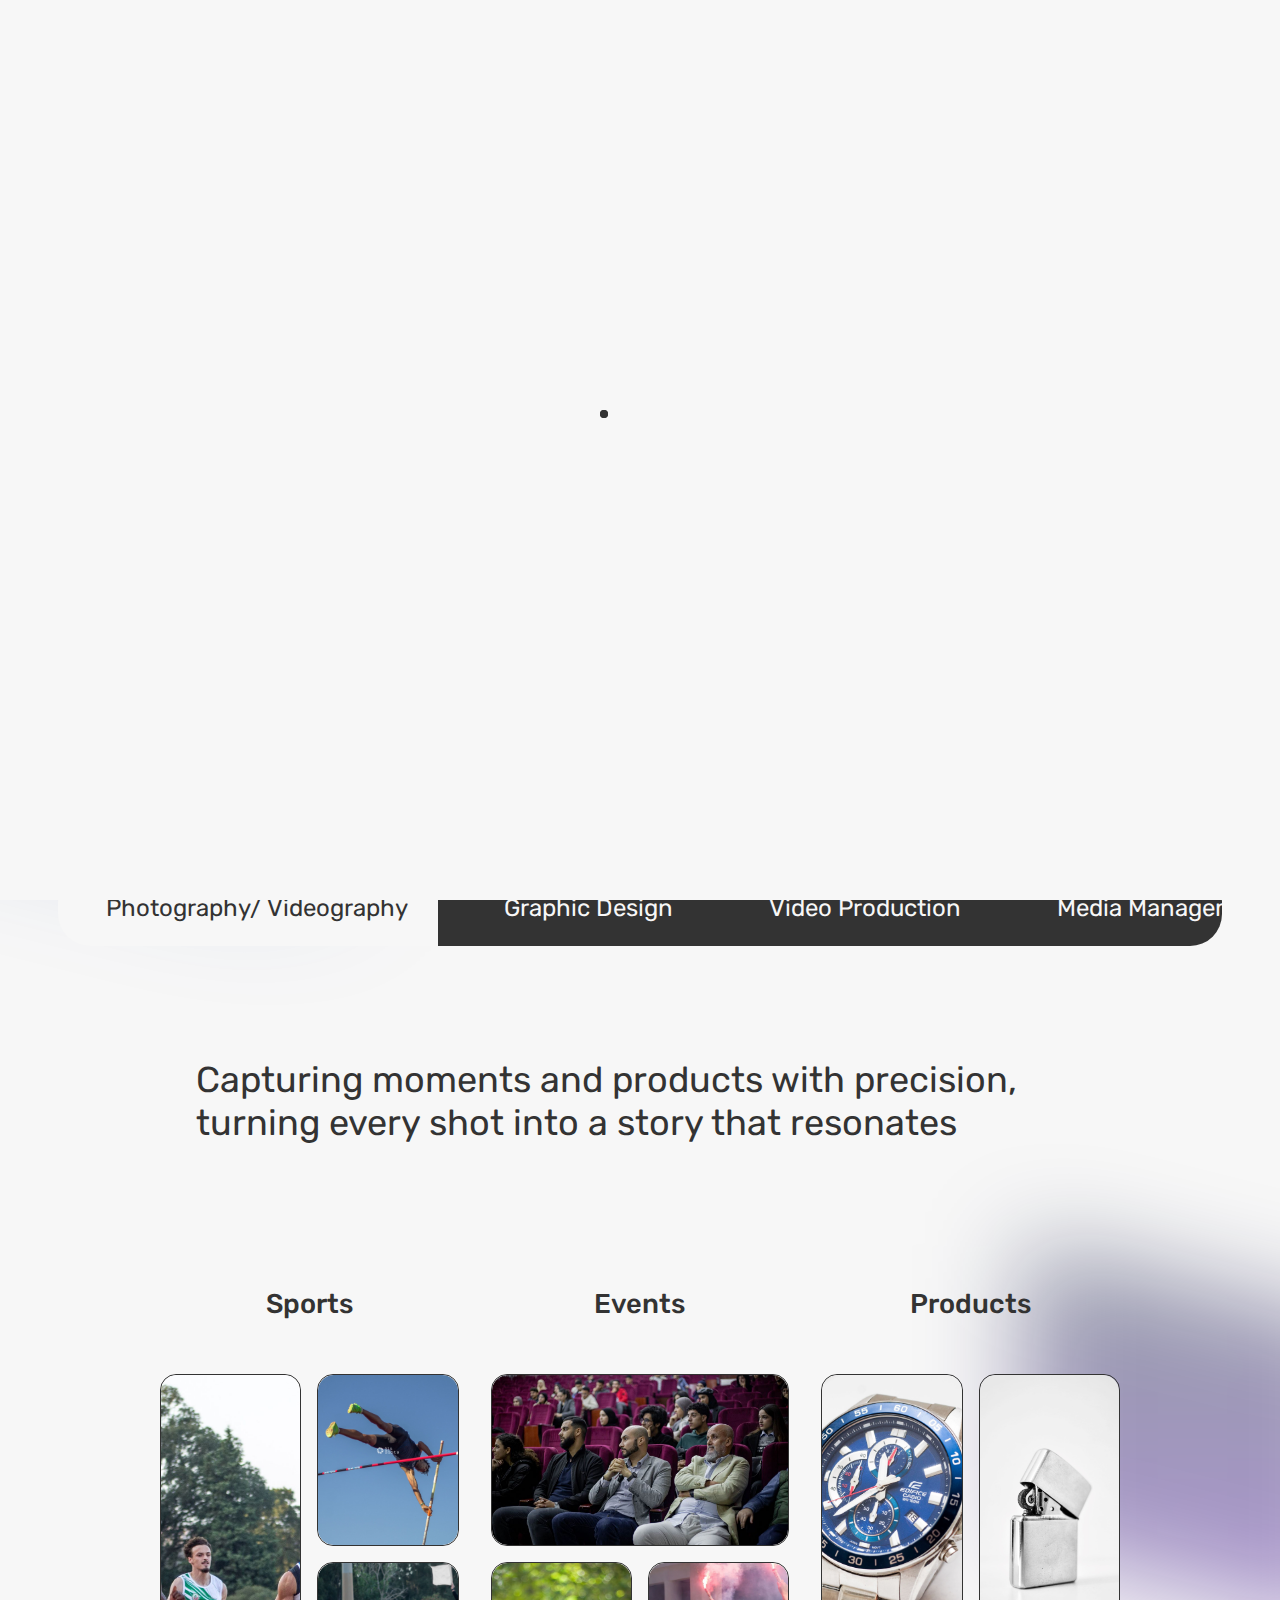
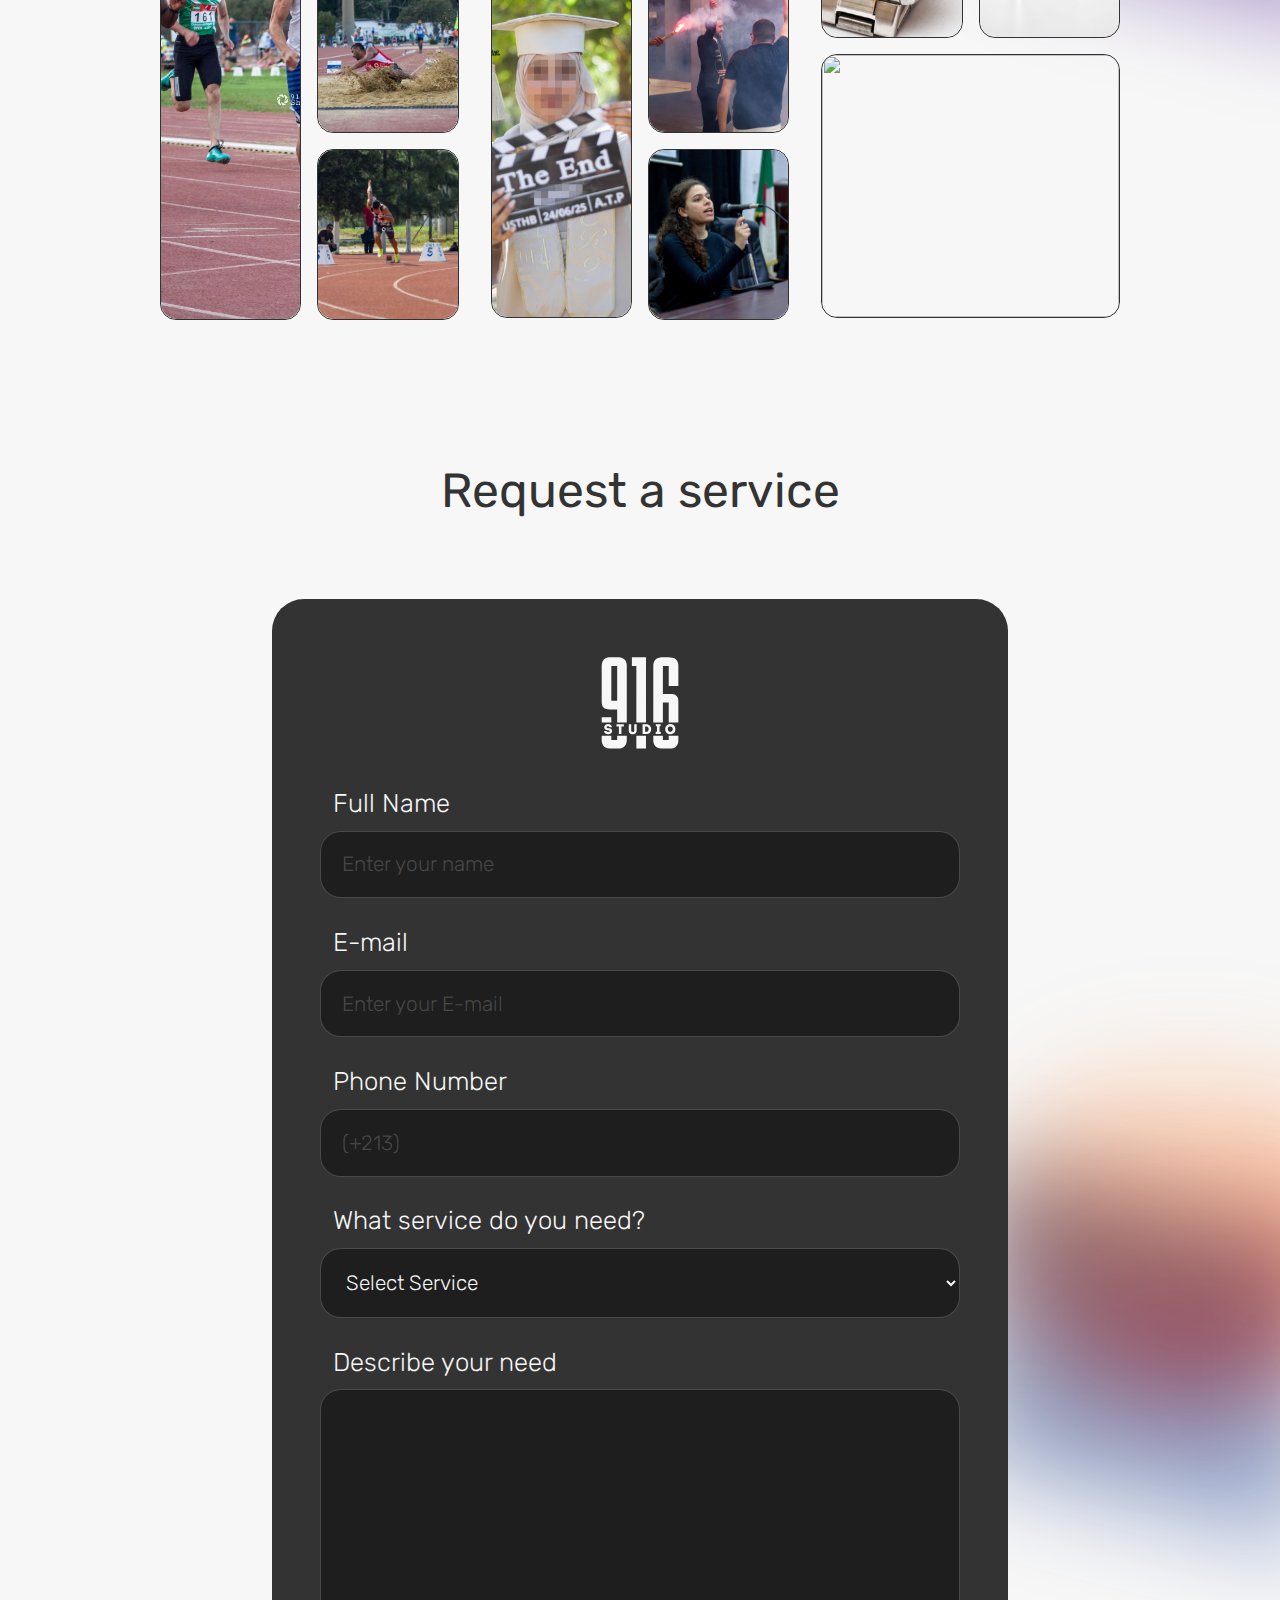
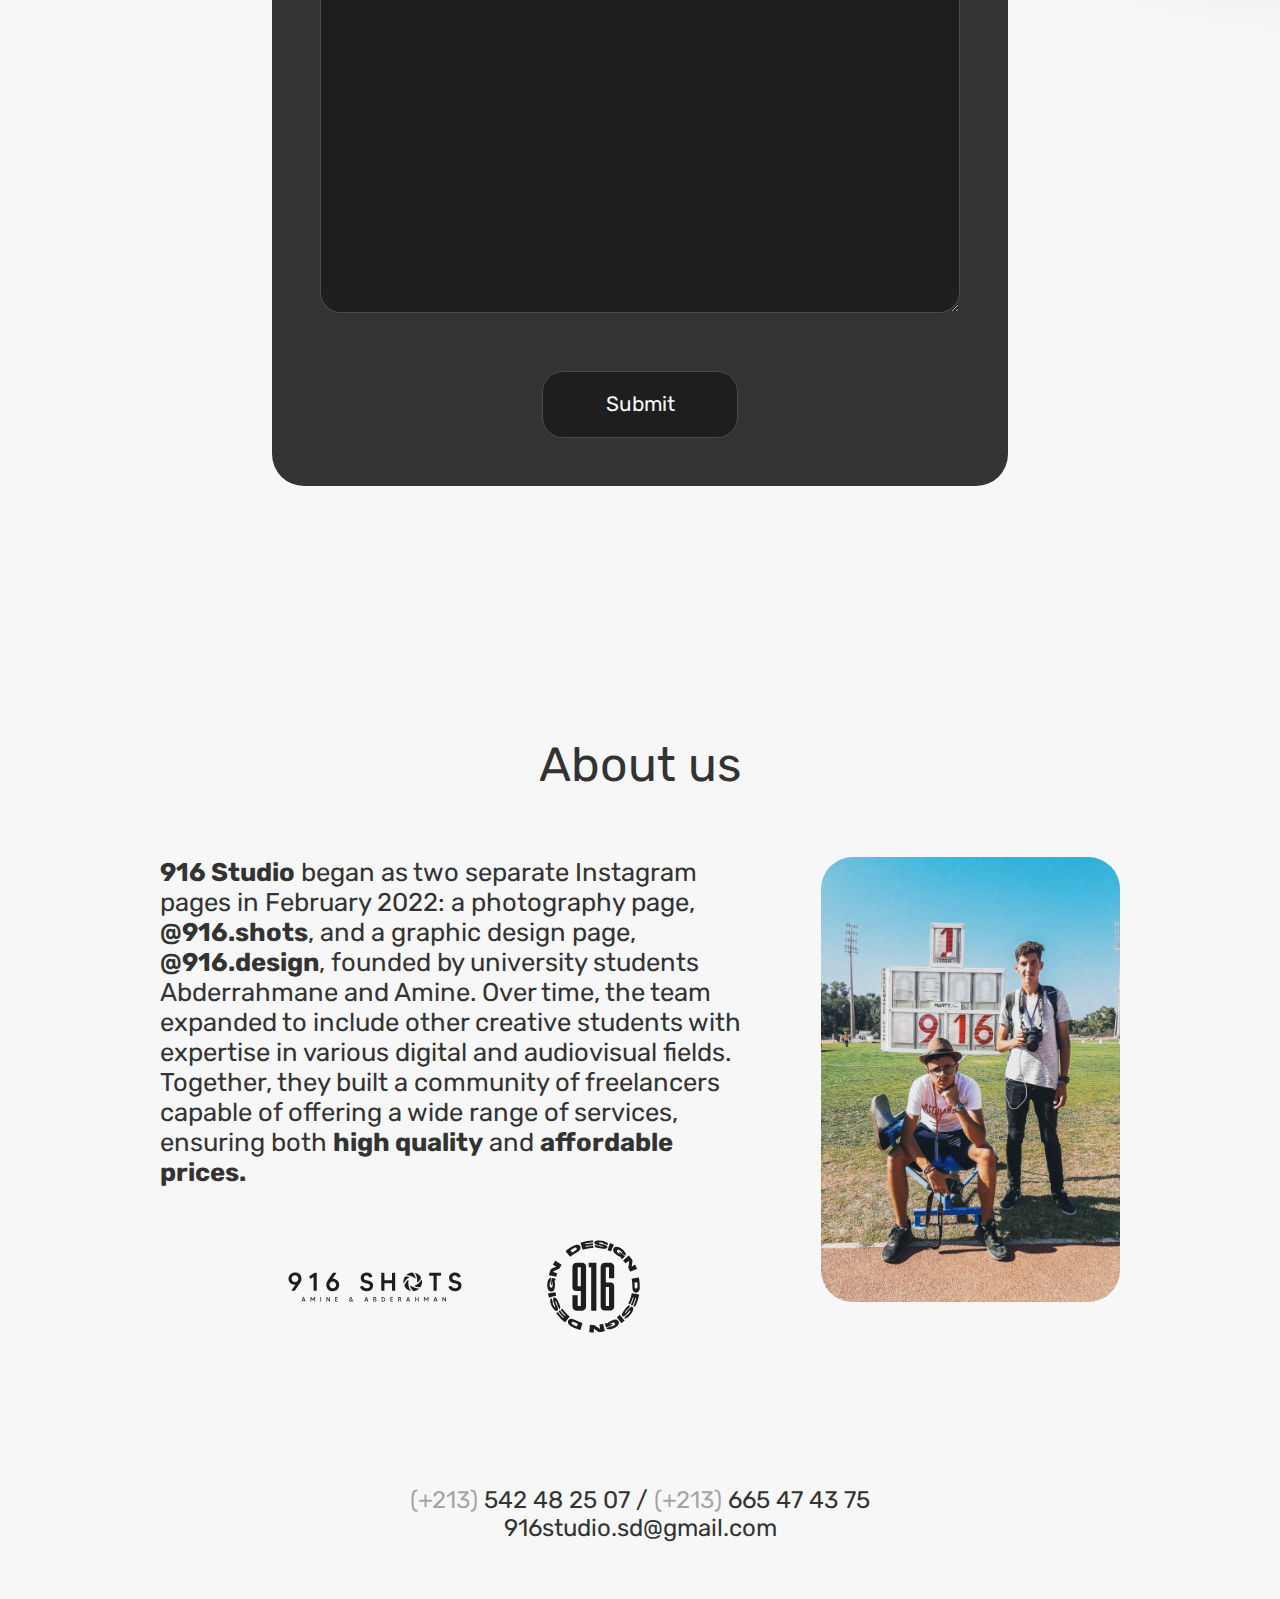
==== commit 5a2e899f: "v0.3" ====
--- a/index.html
+++ b/index.html
@@ -3,449 +3,27 @@
 <head>
    <meta charset="UTF-8">
    <meta name="viewport" content="width=device-width, initial-scale=1.0">
-   <title>916 Studio</title>
-
-   <!-- css -->
-      <!--main stylesheet-->
-   <link rel="stylesheet" href="./style.css">
-      <!-- rubik font -->
-   <link rel="preconnect" href="https://fonts.googleapis.com">
-<link rel="preconnect" href="https://fonts.gstatic.com" crossorigin>
-<link href="https://fonts.googleapis.com/css2?family=Open+Sans:ital,wght@0,300..800;1,300..800&family=Poppins:ital,wght@0,100;0,200;0,300;0,400;0,500;0,600;0,700;0,800;0,900;1,100;1,200;1,300;1,400;1,500;1,600;1,700;1,800;1,900&family=Rubik:ital,wght@0,300..900;1,300..900&display=swap" rel="stylesheet"> 
-      <!--tab icon-->
-   <link rel="shortcut icon" href="./assets/916logo.svg" type="image/x-icon">
-      <!-- fancybox -->
-   <link rel="stylesheet" href="./fancybox.css">
-
-
-
-
-
-
-   <!-- JS -->
-      <!-- main js -->
-   <script src="./app.js" defer></script>
-      <!-- fancybox -->
-   <script src="./fancybox.js" defer></script>
- 
+   <title>916 studio</title>
+   <noscript>
+      <meta http-equiv="refresh" content="0; url=./en">
+   </noscript>
 </head>
 <body>
-   <header class="header">
-      <a href="#about">About us</a> 
-      <a href="#form" class="contactUs">Contact Us</a>
-   </header>
+   
 
-   <section id="hero-d" class="hero">
-      <div class="left">
-         <p class="t1">Full Digital Agency</p>
-         <h1>Step into a better <br>Business</h1>
-         <p>We improve <span>Companies & Personal Brands</span></p>
-      </div>
-      <div class="right"><img src="./assets/916logo.svg" alt="916 Studio"></div>
-      <img src="./assets/bg1.svg" alt="" class="bg1">
-   </section>
+   <script>
+      let language = navigator.language || navigator.userLanguage || navigator.browserLanguage || en-US
+      console.log(language);
 
-   <section id="hero-m" class="hero">
-         <p class="t1">Full Digital Agency</p>
-         <h1>Step into a better</h1>
+      if (language.includes('en')) {
+         window.location.pathname = '/en'
+      } else if (language.includes('fr')){
+         window.location.pathname = '/fr'
 
-         <div class="flex">
-            <div class="left"><h1>Business</h1>
-               <p>We improve <span>Companies & Personal Brands</span></p></div>
-            <div class="right"><img src="./assets/916logo.svg" alt="916 Studio"></div>
+      } else {
+         window.location.pathname = '/en'
 
-      </div>
-      <img src="./assets/bg1.svg" alt="" class="bg1">
-   </section>
-
-   <section class="works">
-   <div class="filters">
-      <div class="activeFilter"></div>
-      <div class="filter active pv" data-filter="pv">Photography/ Videography</div>
-      <div class="filter gd" data-filter="gd">Graphic Design</div>
-      <div class="filter vp" data-filter="vp">Video Production</div>
-      <div class="filter med" data-filter="med">Media Management</div>
-      <div class="filter uiux" data-filter="uiux">Websites & UI/UX</div>
-   </div>
-   <div class="categoriesWrapper">
-      
-   <div class="category pv active">
-      <p class="intro">Capturing moments and products with precision, turning every shot into a story that resonates</p>
-      <div class="container">
-         <div class="subcat sports">
-            <p class="title">Sports</p>
-            <div class="gridContainer">
-               <a href="./assets/1 - Photography/Sport/1.jpg" data-fancybox="Photography - Sports" data-caption="Sports Portrait">
-                  <img src="./assets/1 - Photography/Sport/1.jpg" alt="">
-               </a>
-               <a href="./assets/1 - Photography/Sport/2.jpg" data-fancybox="Photography - Sports" data-caption="Sports Portrait">
-                  <img src="./assets/1 - Photography/Sport/2.jpg" alt="">
-               </a>
-               <a href="./assets/1 - Photography/Sport/3.jpg" data-fancybox="Photography - Sports" data-caption="Sports Portrait">
-                  <img src="./assets/1 - Photography/Sport/3.jpg" alt="">
-               </a>
-               <a href="./assets/1 - Photography/Sport/4.jpg" data-fancybox="Photography - Sports" data-caption="Sports Portrait">
-                  <img src="./assets/1 - Photography/Sport/4.jpg" alt="">
-               </a>
-               
-            </div>
-         </div>
-         <div class="subcat events">
-            <p class="title">Events</p>
-            <div class="gridContainer">
-               <a href="./assets/1 - Photography/Event/1.jpg" data-fancybox="Photography - Events" data-caption="Events Portrait">
-               <img src="./assets/1 - Photography/Event/1.jpg" alt="">
-               </a>
-               <a href="./assets/1 - Photography/Event/2.jpg" data-fancybox="Photography - Events" data-caption="Events Portrait">
-                  <img src="./assets/1 - Photography/Event/2.jpg" alt="">
-               </a>
-               <a href="./assets/1 - Photography/Event/3.jpg" data-fancybox="Photography - Events" data-caption="Events Portrait">
-                  <img src="./assets/1 - Photography/Event/3.jpg" alt="">
-               </a>
-               <a href="./assets/1 - Photography/Event/4.jpg" data-fancybox="Photography - Events" data-caption="Events Portrait">
-                  <img src="./assets/1 - Photography/Event/4.jpg" alt="">
-               </a>
-               
-            </div>
-         </div>
-         <div class="subcat products">
-            <p class="title">Products</p>
-            <div class="gridContainer">
-               <a href="./assets/1 - Photography/Product/1.jpg" data-fancybox="Photography - Products" data-caption="Products Portrait">
-                  <img src="./assets/1 - Photography/Product/1.jpg" alt="">
-               </a>
-               <a href="./assets/1 - Photography/Product/2.jpg" data-fancybox="Photography - Products" data-caption="Products Portrait">
-                  <img src="./assets/1 - Photography/Product/2.jpg" alt="">
-               </a>
-               <a href="./assets/1 - Photography/Product/3.jpg" data-fancybox="Photography - Products" data-caption="Products Portrait">
-                  <img src="./assets/1 - Photography/Product/3.jpg" alt="">
-               </a>
-               
-               
-            </div>
-         </div>
-      </div>
-   </div>
-   <div class="category gd">
-      <p class="intro">Crafting visually stunning designs that captivate your audience and elevate your brand’s identity</p>
-      <div class="container">
-         <div class="subcat branding">
-            <p class="title">Branding</p>
-            <div class="gridContainer">
-               <a href="./assets/2 - Design/Branding/1.jpg" data-fancybox="Graphic Design - Branding" data-caption="Branding">
-                  <img src="./assets/2 - Design/Branding/1.jpg" alt="">
-               </a>
-               <a href="./assets/2 - Design/Branding/2.png" data-fancybox="Graphic Design - Branding" data-caption="Branding">
-                  <img src="./assets/2 - Design/Branding/2.png" alt="">
-               </a>
-               <a href="./assets/2 - Design/Branding/3.png" data-fancybox="Graphic Design - Branding" data-caption="Branding">
-                  <img src="./assets/2 - Design/Branding/3.png" alt="">
-               </a>
-               <a href="./assets/2 - Design/Branding/4.png" data-fancybox="Graphic Design - Branding" data-caption="Branding">
-                  <img src="./assets/2 - Design/Branding/4.png" alt="">
-               </a>
-            </div>
-         </div>
-
-         <div class="subcat posters">
-            <p class="title">Posters</p>
-            <div class="gridContainer">
-               <a href="./assets/2 - Design/Poster/1.jpg" data-fancybox="Graphic Design - Posters" data-caption="Posters">
-                  <img src="./assets/2 - Design/Poster/1.jpg" alt="">
-               </a>
-               <a href="./assets/2 - Design/Poster/2.jpg" data-fancybox="Graphic Design - Posters" data-caption="Posters">
-                  <img src="./assets/2 - Design/Poster/2.jpg" alt="">
-               </a>
-               <a href="./assets/2 - Design/Poster/3.png" data-fancybox="Graphic Design - Posters" data-caption="Posters">
-                  <img src="./assets/2 - Design/Poster/3.png" alt="">
-               </a>
-               <a href="./assets/2 - Design/Poster/4.jpg" data-fancybox="Graphic Design - Posters" data-caption="Posters">
-                  <img src="./assets/2 - Design/Poster/4.jpg" alt="">
-               </a>
-            </div>
-         </div>
-
-         <div class="subcat printables">
-            <p class="title">Printable</p>
-            <div class="gridContainer">
-               <a href="./assets/2 - Design/Printables/1.png" data-fancybox="Graphic Design - Printable" data-caption="Printable">
-                  <img src="./assets/2 - Design/Printables/1.png" alt="">
-               </a>
-               <a href="./assets/2 - Design/Printables/2.png" data-fancybox="Graphic Design - Printable" data-caption="Printable">
-                  <img src="./assets/2 - Design/Printables/2.png" alt="">
-               </a>
-               <a href="./assets/2 - Design/Printables/3.png" data-fancybox="Graphic Design - Printable" data-caption="Printable">
-                  <img src="./assets/2 - Design/Printables/3.png" alt="">
-               </a>
-               <a href="./assets/2 - Design/Printables/4.png" data-fancybox="Graphic Design - Printable" data-caption="Printable">
-                  <img src="./assets/2 - Design/Printables/4.png" alt="">
-               </a>
-            </div>
-         </div>
-      </div>
-   </div>
-   <div class="category vp">
-      <p class="intro">Bringing your vision to life through dynamic video content, from events to commercials to motion graphics</p>
-      <div class="container">
-         <div class="subcat events-comm">
-            <p class="title">Events & Commercials</p>
-            <div class="gridContainer">
-               <a href="./assets/3 - Video Production/Events & Commercials/tiu highlights.mp4" data-fancybox="Video Production - Events & Commercials" data-caption="Tech It Up Highlights">
-                  <img src="./assets/1 - Photography/Product/3.jpg" alt="">
-               </a>
-               <a href="./assets/3 - Video Production/Events & Commercials/ignite high last.mp4" data-fancybox="Video Production - Events & Commercials" data-caption="Ignite Highlights">
-                  <img src="./assets/1 - Photography/Product/3.jpg" alt="">
-               </a>
-               <a href="./assets/3 - Video Production/Events & Commercials/RECAP.mp4" data-fancybox="Video Production - Events & Commercials" data-caption="Recap Video">
-                  <img src="./assets/1 - Photography/Product/3.jpg" alt="">
-               </a>
-               <a href="./assets/3 - Video Production/Events & Commercials/spb highlights.mp4" data-fancybox="Video Production - Events & Commercials" data-caption="Spelling Bee Highlights">
-                  <img src="./assets/1 - Photography/Product/3.jpg" alt="">
-               </a>
-            </div>
-         </div>
-
-         <div class="subcat motionGraphics">
-            <p class="title">Motion Graphics</p>
-            <div class="gridContainer">
-               <a href="#aquaMotion" data-fancybox="Video Production - Motion Graphics" data-caption="Aqua Motion Graphics">
-                  <img src="./assets/1 - Photography/Product/3.jpg" alt="">
-                  <div id="aquaMotion" class="lottieContainer"></div>
-               </a>
-               <a href="#majorMotion" data-fancybox="Video Production - Motion Graphics" data-caption="MAJOR Motion Graphics">
-                  <img src="./assets/1 - Photography/Product/3.jpg" alt="">
-                  <div id="majorMotion" class="lottieContainer"></div>
-               </a>
-               <a href="#panttriMotion" data-fancybox="Video Production - Motion Graphics" data-caption="Panttri Motion Graphics">
-                  <img src="./assets/1 - Photography/Product/3.jpg" alt="">
-                  <div id="panttriMotion" class="lottieContainer"></div>
-               </a>
-               
-            </div>
-         </div>
-         
-         
-      </div>
-   </div>
-   <div class="category med">
-      <p class="intro">Maximizing your brand’s reach and impact with strategic media management across all platforms</p>
-      <div class="container">
-         <div class="subcat">
-            <p class="title">Media Management</p>
-            <div class="gridContainer">
-               <div class="facebookAnim"></div>
-               <div class="instagramAnim"></div>
-               <div class="youtubeAnim"></div>
-               <div class="websiteAnim"></div>
-               
-            </div>
-         </div>
-
-      </div>
-   </div>
-   <div class="category uiux">
-      <p class="intro">Building intuitive, user-centric websites that drive engagement and deliver seamless digital experiences</p>
-      <div class="container">
-         <div class="subcat websites motionGraphics">
-            <p class="title">Websites</p>
-            <div class="gridContainer">
-               <a href="#aquaMotion" >
-                  <img src="./assets/5 - Websites & UI UX/websites/boldo=landingpage.png" alt="">
-                  
-               </a>
-               <a href="#majorMotion">
-                  <img src="./assets/5 - Websites & UI UX/websites/polymaze.png" alt="">
-               </a>
-               <a href="#panttriMotion">
-                  <img src="./assets/5 - Websites & UI UX/websites/eddie-homepage.png" alt="">
-               </a>
-               
-            </div>
-         </div>
-
-         
-
-         
-      </div>
-   </div>
-   </div>
-   </section>
-
-   <section id="form">
-      <p class="title">Request a service</p>
-
-      <form action="https://script.google.com/macros/s/AKfycbzNjo3JsYWdeFVuOi_zn0ZlHzW0Jx4ur2ZrCqBUbPk4MSty4FqNXvdWJJ5gXZXS-sIGLg/exec" method="POST" class="form">
-         <img src="./assets/916logo white.svg" alt="916 Studio">
-
-         <div>
-            
-            <label for="fnameInp">Full Name</label>
-            <input type="text" name="full_name" id="fnameInp" placeholder="Enter your name" required>
-
-         </div>
-         <div>
-            <label for="email">E-mail</label>
-            <input type="email" name="email" id="emailInp" placeholder="Enter your E-mail" required>
-
-         </div>
-
-         <div>
-            <label for="phone_number">Phone Number</label>
-            <input type="tel" name="phone_number" id="phoneNumInp" placeholder="(+213)" pattern="^(00213|\+213|0)(5|6|7)[0-9]{8}$" required>
-   
-         </div>
-
-         <div>
-            <label for="service">What service do you need?</label>
-            <select name="service" id="serviceInp" required>
-               <option value="select service" hidden selected>Select Service</option>
-               <option value="photography/ videography">Photography & Videography</option>
-               <option value="graphic design">Graphic Design</option>
-               <option value="video Production">Video Production</option>
-               <option value="media management">Media Management</option>
-               <option value="web dev/ UI/UX">Web Development & UI/UX</option>
-            </select>
-         </div>
-
-         <div>
-            <label for="description">Describe your need</label>
-            <textarea name="description" id="descriptionInp" min="10" rows="20"></textarea>
-         </div>
-         <button type="submit">Submit</button>
-      </form>
-   </section>
-
-   <section id="about">
-      <p class="title">About us</p>
-<div class="flex">
-   
-   <div class="left">
-      <p><b>916 Studio</b> began as two separate Instagram pages in February 2022: a photography page, <b>@916.shots</b>, and a graphic design page, <b>@916.design</b>, founded by university students Abderrahmane and Amine. Over time, the team expanded to include other creative students with expertise in various digital and audiovisual fields. Together, they built a community of freelancers capable of offering a wide range of services, ensuring both <b>high quality</b> and <b>affordable prices.</b></p>
-      <div class="flex">
-         <img src="./assets/Website/916 Shots.svg" alt="">
-         <img src="./assets/Website/916DESIGNn-01.svg" alt="">
-      </div>
-   </div>
-   <div class="right">
-      <img src="./assets/Website/about-us.jpeg" alt="">
-   </div>
-</div>
-   </section>
-
-   <footer>
-      <p class="num">
-         <span>(+213)</span> 542 48 25 07 / <span>(+213)</span> 665 47 43 75
-      </p>
-      <p class="email">
-         916studio.sd@gmail.com
-      </p>
-   </footer>
-   <!-- <a href="./assets/Website/1 - Photography/Event/1.jpg" data-fancybox="gallery" data-caption="Caption #1">
-      <img src="./assets/Website/1 - Photography/Event/1.jpg" alt="">
-   </a> -->
-
-
-   <script src="https://cdn.jsdelivr.net/npm/@fancyapps/ui@5.0/dist/fancybox/fancybox.umd.js"></script>
-   <script >
-      Fancybox.bind('[data-fancybox]', {
-   // Your custom options
-   });   
-   </script>
-
-
-   <script src="./assets/3 - Video Production/Motion Graphics/Aqua/lottie.js"></script>
-   <!-- <script src="./assets/4 - Media Management/facebook.json"></script> -->
-   <script>
-      lottie.loadAnimation({
-      container: document.querySelector('#aquaMotion'),
-      renderer: 'svg',
-      loop: true,
-      autoplay: true,
-      path: './assets/3 - Video Production/Motion Graphics/Aqua/aqua.json'
-    });
-    lottie.loadAnimation({
-      container: document.querySelector('#majorMotion'),
-      renderer: 'svg',
-      loop: true,
-      autoplay: true,
-      path: './assets/3 - Video Production/Motion Graphics/MAJOR/major.json'
-    });
-    lottie.loadAnimation({
-      container: document.querySelector('#panttriMotion'),
-      renderer: 'svg',
-      loop: true,
-      autoplay: true,
-      path: './assets/3 - Video Production/Motion Graphics/Panttri/Panttri.json'
-    });
-
-   
-   const facebookAnim = lottie.loadAnimation({
-      container: document.querySelector('.facebookAnim'),
-      renderer: 'svg',
-      loop: false,
-      autoplay: false,
-      path: './assets/4 - Media Management/facebook-2.json'
-      // direction:-1
-    });
-    document.querySelector('.facebookAnim').addEventListener('mouseenter',() => {
-      facebookAnim.setDirection(1)
-       facebookAnim.play();
-    })
-    document.querySelector('.facebookAnim').addEventListener('mouseleave',() => {
-      facebookAnim.setDirection(-1)
-       facebookAnim.play();
-    })
-
-
-   const instagramAnim = lottie.loadAnimation({
-      container: document.querySelector('.instagramAnim'),
-      renderer: 'svg',
-      loop: false,
-      autoplay: false,
-      path: './assets/4 - Media Management/instagram.json'
-    });
-    document.querySelector('.instagramAnim').addEventListener('mouseenter',() => {
-      instagramAnim.setDirection(1)
-      instagramAnim.play();
-    })
-    document.querySelector('.instagramAnim').addEventListener('mouseleave',() => {
-      instagramAnim.setDirection(-1)
-      instagramAnim.play();
-    })
-
-   const youtubeAnim = lottie.loadAnimation({
-      container: document.querySelector('.youtubeAnim'),
-      renderer: 'svg',
-      loop: false,
-      autoplay: false,
-      path: './assets/4 - Media Management/youtube.json'
-    });
-
-    document.querySelector('.youtubeAnim').addEventListener('mouseenter',() => {
-      youtubeAnim.setDirection(1)
-      youtubeAnim.play();
-    })
-    document.querySelector('.youtubeAnim').addEventListener('mouseleave',() => {
-      youtubeAnim.setDirection(-1)
-      youtubeAnim.play();
-    })
-
-
-   const websiteAnim = lottie.loadAnimation({
-      container: document.querySelector('.websiteAnim'),
-      renderer: 'svg',
-      loop: false,
-      autoplay: false,
-      path: './assets/4 - Media Management/website.json'
-    });
-    document.querySelector('.websiteAnim').addEventListener('mouseenter',() => {
-      websiteAnim.setDirection(1)
-      websiteAnim.play();
-    })
-    document.querySelector('.websiteAnim').addEventListener('mouseleave',() => {
-      websiteAnim.setDirection(-1)
-      websiteAnim.play();
-    })
+      }
    </script>
 </body>
 </html>